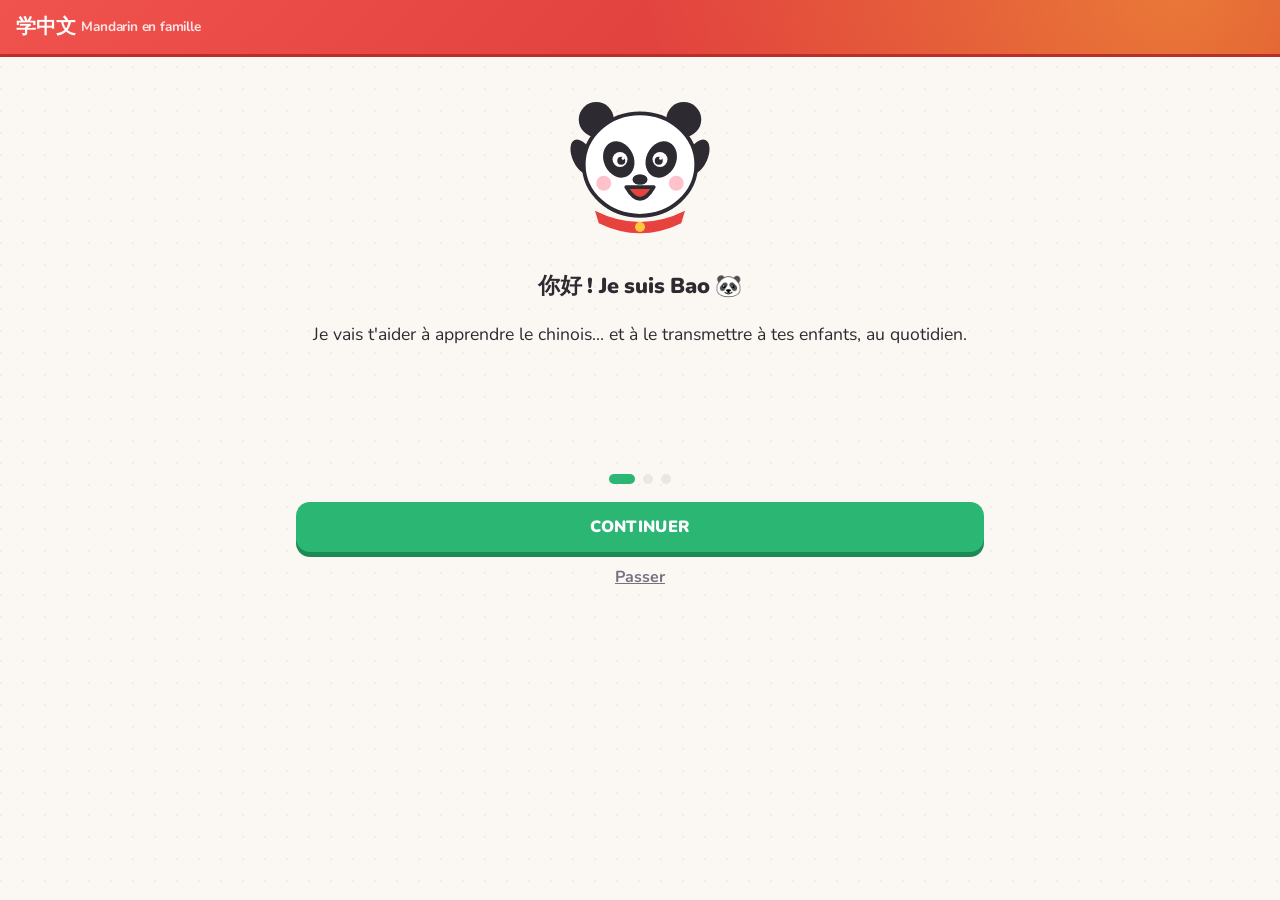
==== index.html @ 504df54c "Vocabulaire familial ×3, histoires et bonnes pratiques Contenu, ordonné d'après les études sur les p" ====
<!doctype html>
<html lang="fr">
<head>
  <meta charset="utf-8">
  <meta name="viewport" content="width=device-width, initial-scale=1, viewport-fit=cover">
  <title>Mandarin en famille</title>
  <meta name="description" content="Apprendre le chinois mandarin en famille : leçons pour les parents, phrases du quotidien, comptines et imagier pour les enfants.">
  <link rel="preconnect" href="https://fonts.googleapis.com">
  <link rel="preconnect" href="https://fonts.gstatic.com" crossorigin>
  <link rel="stylesheet" href="https://fonts.googleapis.com/css2?family=Nunito:wght@400;600;700;800;900&family=Noto+Sans+SC:wght@400;500&display=swap">
  <meta name="theme-color" content="#e8423f">
  <link rel="manifest" href="manifest.json">
  <link rel="icon" href="assets/icons/icon.svg" type="image/svg+xml">
  <link rel="stylesheet" href="css/style.css">
</head>
<body>
  <header>
    <h1>学中文 <span class="sous-titre" id="sous-titre">Mandarin en famille</span></h1>
    <div class="pastilles cache" id="pastilles">
      <span class="pastille" id="p-niveau" title="Niveau"></span>
      <span class="pastille" id="p-serie" title="Jours d'affilée"></span>
      <span class="pastille" id="p-xp" title="Points d'expérience"></span>
    </div>
  </header>

  <main>
    <!-- ============ Choix du profil ============ -->
    <section id="ecran-bienvenue" class="cache">
      <div class="bienvenue-mascotte" id="mascotte-bienvenue"></div>
      <div class="diapo" data-diapo="0">
        <h2>你好 ! Je suis Bao 🐼</h2>
        <p>Je vais t'aider à apprendre le chinois… et à le transmettre à tes enfants, au quotidien.</p>
      </div>
      <div class="diapo cache" data-diapo="1">
        <h2>Comment ça marche ?</h2>
        <ul class="liste-etapes">
          <li><span>🗺️</span>Des leçons de 5 minutes, dans l'ordre des mots que les enfants apprennent en premier</li>
          <li><span>💬</span>Des phrases à dire à tes enfants pendant le repas, le bain, le coucher…</li>
          <li><span>🧠</span>Des révisions au bon moment, pour ne rien oublier</li>
        </ul>
      </div>
      <div class="diapo cache" data-diapo="2">
        <h2>Un profil par personne</h2>
        <p>Crée un profil pour toi, puis un pour chaque enfant : <strong>enfant 3-6 ans</strong> (images et sons, sans lecture)
          ou <strong>bébé 0-2 ans</strong> (imagier et comptines à faire ensemble).</p>
      </div>
      <div class="points" id="points"><i class="actif"></i><i></i><i></i></div>
      <button class="bouton" id="bienvenue-suivant" style="width:100%">Continuer</button>
      <button class="lien" id="bienvenue-passer">Passer</button>
    </section>

    <section id="ecran-profils" class="cache">
      <div class="salut">
        <div class="avatar-mascotte" id="mascotte-profils"></div>
        <p class="bulle">你好 nǐ hǎo ! Je suis Bao 🐼. Qui apprend avec moi aujourd'hui ?</p>
      </div>
      <div id="profils" class="grille"></div>

      <form id="form-profil" class="carte formulaire">
        <h3>Nouveau profil</h3>
        <div class="ajout">
          <input id="nom" placeholder="Prénom" required maxlength="20">
          <input id="avatar" placeholder="Emoji (ex. 🐼)" maxlength="4">
        </div>
        <fieldset class="choix-mode">
          <legend>Pour qui ?</legend>
          <label><input type="radio" name="mode" value="adulte" checked><span>🧑 <strong>Adulte</strong><small>Leçons complètes et phrases à dire aux enfants</small></span></label>
          <label><input type="radio" name="mode" value="enfant"><span>🧒 <strong>Enfant 3-6 ans</strong><small>Images et sons, sans lecture, autocollants</small></span></label>
          <label><input type="radio" name="mode" value="bebe"><span>👶 <strong>Bébé 0-2 ans</strong><small>Imagier et comptines, à faire avec un parent</small></span></label>
        </fieldset>
        <button class="bouton" type="submit">C'est parti !</button>
      </form>
      <p class="petit">Appui long (ou clic droit) sur un profil pour le supprimer.</p>
      <button class="lien" id="restaurer-accueil">📥 Restaurer une sauvegarde</button>
    </section>

    <!-- ============ Tableau de bord ============ -->
    <div id="ecran-accueil" class="cache">

      <!-- ----- Onglet Apprendre ----- -->
      <section id="onglet-apprendre" class="onglet-contenu">
        <div class="salut">
          <div class="avatar-mascotte" id="mascotte-salut"></div>
          <p class="bulle" id="salut-texte"></p>
        </div>

        <div id="alerte-voix" class="carte alerte cache">
          <strong>🔇 Aucune voix chinoise sur cet appareil</strong>
          <p class="petit">Sans elle, l'appli ne peut pas prononcer les mots. Pour l'installer :
            <br>• <strong>Android</strong> : Paramètres › Système › Langues › Synthèse vocale › moteur Google › installer « Chinois (Mandarin) ».
            <br>• <strong>iPhone/iPad</strong> : Réglages › Accessibilité › Contenu énoncé › Voix › Chinois.
            <br>• <strong>Ordinateur</strong> : utiliser Chrome ou Edge, qui ont des voix chinoises intégrées.</p>
        </div>

        <div data-modes="adulte enfant" class="carte">
          <div class="objectif-jour">
            <div class="anneau" id="anneau">
              <svg viewBox="0 0 100 100"><circle class="fond-anneau" cx="50" cy="50" r="42"/><circle class="plein" id="anneau-plein" cx="50" cy="50" r="42"/></svg>
              <div class="anneau-centre"><span><span id="anneau-xp">0</span><small id="anneau-obj">/ 20 XP</small></span></div>
            </div>
            <div>
              <strong>🎯 Objectif du jour</strong>
              <p class="petit" id="objectif-texte"></p>
              <p class="petit">🌙 Un jour de repos ne casse pas ta série.</p>
            </div>
          </div>
        </div>

        <div data-modes="adulte enfant" class="carte">
          <div class="objectif-texte"><span>⚔️ Quêtes du jour</span></div>
          <div id="quetes" class="quetes"></div>
          <div id="coffre" class="coffre">
            <span class="coffre-emoji">🎁</span>
            <span id="coffre-texte">Réussis les 3 quêtes pour ouvrir le coffre !</span>
            <button class="bouton cache" id="coffre-ouvrir">Ouvrir</button>
          </div>
        </div>

        <a data-modes="adulte enfant" id="revision" class="carte revision cache" href="pages/lecon.html?revision=jour">
          <span class="revision-icone">🧠</span>
          <span><strong>Révision du jour</strong><br><small id="r-texte"></small></span>
          <span class="fleche">›</span>
        </a>

        <div data-modes="bebe">
          <div class="carte bebe-intro">
            <h2>👶 Avec les tout-petits, c'est vous qui parlez !</h2>
            <p>Avant 2 ans, les enfants apprennent une langue par l'échange avec une vraie personne, et l'OMS déconseille les écrans.
              Utilisez l'appli <strong>pour vous préparer</strong>, puis parlez, chantez et jouez avec votre enfant.
              Quelques minutes d'imagier ensemble restent un bon moment de partage.</p>
          </div>
          <div class="grille">
            <a class="tuile tuile-vedette" href="pages/imagier.html"><span class="grand">🖼️</span><strong>Imagier</strong><br><small>à regarder ensemble</small></a>
            <a class="tuile" href="pages/comptines.html"><span class="grand">🎶</span><strong>Comptines</strong><br><small>à chanter ensemble</small></a>
            <a class="tuile" href="pages/quotidien.html"><span class="grand">💬</span><strong>Au quotidien</strong><br><small>phrases pour le parent</small></a>
          </div>
        </div>

        <div data-modes="adulte enfant" id="parcours"></div>

        <div data-modes="adulte">
          <h2>🎮 Entraînement libre</h2>
          <div class="grille">
            <a class="tuile" href="pages/flashcards.html"><span class="grand">🃏</span><strong>Flashcards</strong><br><small>révise à ton rythme</small></a>
            <a class="tuile" href="pages/tons.html"><span class="grand">🎵</span><strong>Les 4 tons</strong><br><small>écoute et reconnais</small></a>
            <a class="tuile" href="pages/quiz.html"><span class="grand">❓</span><strong>Quiz</strong><br><small>sur les mots appris</small></a>
            <a class="tuile" href="pages/histoires.html"><span class="grand">📚</span><strong>Histoires</strong><br><small>lire et comprendre</small></a>
            <a class="tuile" href="pages/lexique.html"><span class="grand">📒</span><strong>Mes mots</strong><br><small>lexique et mémoire</small></a>
          </div>
        </div>
      </section>

      <!-- ----- Onglet Famille / Jeux ----- -->
      <section id="onglet-famille" class="onglet-contenu cache">
        <div data-modes="adulte bebe" id="phrase-jour" class="carte phrase-jour">
          <p class="etiquette">💬 Phrase du jour à dire à vos enfants</p>
          <div class="pj-contenu">
            <span class="pj-emoji" id="pj-emoji"></span>
            <div><div class="pj-hanzi" id="pj-hanzi"></div><div id="pj-fr"></div></div>
          </div>
          <div class="cp-actions">
            <button class="bouton-son petit" id="pj-son" aria-label="Écouter">🔊</button>
            <button class="bouton-son petit lent" id="pj-lent" aria-label="Écouter lentement">🐢</button>
            <button class="bouton-dite" id="pj-dite"></button>
          </div>
        </div>

        <div data-modes="adulte bebe">
          <h2>👨‍👩‍👧 Avec mes enfants</h2>
          <div class="grille">
            <a class="tuile tuile-vedette" href="pages/quotidien.html"><span class="grand">💬</span><strong>Au quotidien</strong><br><small>repas, bain, dodo…</small></a>
            <a class="tuile" href="pages/comptines.html"><span class="grand">🎶</span><strong>Comptines</strong><br><small>à chanter ensemble</small></a>
            <a class="tuile" href="pages/imagier.html"><span class="grand">🖼️</span><strong>Imagier</strong><br><small>à regarder ensemble</small></a>
            <a class="tuile" href="pages/histoires.html"><span class="grand">📚</span><strong>Histoires</strong><br><small>à lire aux enfants</small></a>
          </div>
        </div>

        <div data-modes="enfant">
          <h2>🎈 Mes jeux</h2>
          <div class="grille">
            <a class="tuile tuile-vedette" href="pages/imagier.html"><span class="grand">🖼️</span><strong>Imagier</strong></a>
            <a class="tuile" href="pages/comptines.html"><span class="grand">🎶</span><strong>Comptines</strong></a>
            <a class="tuile" href="pages/tons.html"><span class="grand">🎵</span><strong>Les tons</strong></a>
            <a class="tuile" href="pages/histoires.html"><span class="grand">📚</span><strong>Histoires</strong></a>
          </div>
        </div>

        <h2>🤝 L'équipe famille</h2>
        <div class="carte">
          <div class="objectif-texte"><span>Objectif commun de la semaine</span><strong id="f-texte"></strong></div>
          <div class="barre"><span id="f-barre"></span></div>
          <p class="petit">On avance ensemble : chaque XP de chacun compte pour toute la famille.</p>
        </div>
        <ul id="equipe" class="classement"></ul>
      </section>

      <!-- ----- Onglet Succès ----- -->
      <section id="onglet-succes" class="onglet-contenu cache">
        <div class="carte niveau-carte">
          <div class="niveau-medaille" id="niveau-emoji"></div>
          <div class="niveau-infos">
            <small class="petit">Niveau <span id="niveau-numero"></span></small>
            <h3 id="niveau-nom"></h3>
            <div class="barre"><span id="niveau-barre"></span></div>
            <p class="petit" id="niveau-suivant"></p>
          </div>
        </div>
        <div class="carte">
          <strong>🏮 Les 12 animaux du zodiaque</strong>
          <p class="petit">Chaque niveau te fait découvrir un animal du calendrier chinois.</p>
          <div class="zodiaque" id="zodiaque"></div>
        </div>

        <div data-modes="enfant">
          <h2>🌟 Mon album d'autocollants</h2>
          <div id="album" class="album"></div>
        </div>

        <h2>🏆 Mes badges</h2>
        <div id="badges" class="badges"></div>
      </section>

      <!-- ----- Onglet Profil ----- -->
      <section id="onglet-profil" class="onglet-contenu cache">
        <div class="carte salut">
          <span class="niveau-medaille" id="profil-avatar"></span>
          <div>
            <h3 id="profil-nom" style="margin:0"></h3>
            <p class="petit" id="profil-resume"></p>
          </div>
        </div>
        <button class="bouton secondaire" id="b-changer" style="width:100%;margin-bottom:14px">👥 Changer de profil</button>

        <div class="carte" id="bilan-semaine">
          <h3 style="margin-top:0">📅 Cette semaine</h3>
          <p class="petit" id="bilan-texte"></p>
          <div class="mots-fin bilan-mots" id="bilan-mots"></div>
        </div>

        <div class="carte reglages">
          <h3>⚙️ Réglages</h3>
          <label>Type de profil
            <select id="r-mode">
              <option value="adulte">🧑 Adulte</option>
              <option value="enfant">🧒 Enfant 3-6 ans</option>
              <option value="bebe">👶 Bébé 0-2 ans</option>
            </select>
          </label>
          <label data-modes="adulte enfant">Objectif du jour
            <select id="r-objectif">
              <option value="10">🐢 Tranquille : 10 XP (≈ 1 leçon)</option>
              <option value="20">🙂 Normal : 20 XP (≈ 2 leçons)</option>
              <option value="30">💪 Motivé : 30 XP</option>
              <option value="50">🔥 Intense : 50 XP</option>
            </select>
          </label>
          <label data-modes="adulte">Apparence
            <select id="r-sombre">
              <option value="auto">🌓 Comme le téléphone</option>
              <option value="non">☀️ Clair</option>
              <option value="oui">🌙 Sombre</option>
            </select>
          </label>
        </div>

        <div class="carte reglages">
          <h3>💾 Sauvegarde</h3>
          <p class="petit">La progression est gardée sur cet appareil. Sauvegarde-la régulièrement pour ne rien perdre,
            ou pour la transférer sur un autre téléphone ou une tablette.</p>
          <button class="bouton secondaire" id="exporter">📤 Sauvegarder toute la famille</button>
          <button class="bouton secondaire" id="importer">📥 Restaurer une sauvegarde</button>
          <input type="file" id="fichier-import" accept="application/json,.json" class="cache">
          <p class="petit" id="sauvegarde-info"></p>
        </div>
        <p class="petit">Gratuit, sans publicité, sans abonnement. Ta progression reste sur cet appareil.</p>
      </section>
    </div>
  </main>

  <nav class="onglets cache" id="onglets" aria-label="Navigation">
    <button class="onglet actif" data-cible="apprendre"><span>🏠</span>Apprendre</button>
    <button class="onglet" data-cible="famille"><span>👨‍👩‍👧</span><b id="nom-onglet-famille">Famille</b></button>
    <button class="onglet" data-cible="succes" data-modes="adulte enfant"><span>🏆</span>Succès</button>
    <button class="onglet" data-cible="profil"><span>👤</span>Profil</button>
  </nav>

  <script type="module" src="js/accueil.js"></script>
</body>
</html>
---- css/style.css ----
/* =========================================================
   Mandarin en famille : système de design
   Inspirations : Duolingo (boutons en relief, mascotte, chemin),
   Khan Academy Kids / Lingokids (douceur, grandes zones tactiles),
   Headspace / Drops (sobriété pour les adultes).
   ========================================================= */

:root {
  --rouge: #e8423f;
  --rouge-fonce: #b92e2b;
  --rouge-clair: #fdecea;
  --or: #ffc83d;
  --or-fonce: #d9a21a;
  --or-clair: #fff6dc;
  --jade: #2bb673;
  --jade-fonce: #1d8a55;
  --jade-clair: #e3f7ec;
  --ciel: #33b5f0;
  --ciel-fonce: #1a8fc4;
  --ciel-clair: #e2f4fd;
  --violet: #8e6cef;
  --violet-fonce: #6a4bc9;
  --violet-clair: #f0ebfd;
  --orange: #ff9a3c;
  --orange-fonce: #d97a1f;

  --fond: #fbf7f2;
  --carte: #ffffff;
  --texte: #2d2a32;
  --doux: #77707f;
  --bord: #ece4da;
  --bord-fonce: #d8cdbf;

  --piste: #ece6df;          /* fond des barres de progression */
  --champ: #faf8f5;          /* fond des champs de saisie */
  --verrou: #e3ded7;
  --verrou-fonce: #c9c2b8;
  --bandeau-ok: #d7ffb8;
  --bandeau-ok-bord: #b8f28b;
  --bandeau-ok-texte: #3a7d0a;
  --bandeau-ko: #ffdfe0;
  --bandeau-ko-bord: #ffc1c1;
  --bandeau-ko-texte: #c62828;

  /* anciens noms gardés pour compatibilité */
  --ok: var(--jade);

  --rayon: 20px;
  --rayon-petit: 14px;
  --police: "Nunito", system-ui, -apple-system, "Segoe UI", Roboto, sans-serif;
  --police-hanzi: "Noto Sans SC", "PingFang SC", "Hiragino Sans GB", "Microsoft YaHei", sans-serif;
  --taille: 16px;
}

/* Thème enfant et bébé : ciel pastel, formes plus rondes, tout est plus grand. */
:root[data-theme="enfant"], :root[data-theme="bebe"] {
  --fond: #eaf6ff;
  --bord: #d6e9f8;
  --bord-fonce: #b9d6ee;
  --rayon: 28px;
  --rayon-petit: 20px;
  --taille: 18px;
}

* { box-sizing: border-box; }
html { font-size: var(--taille); }

body {
  margin: 0;
  font-family: var(--police);
  background-color: var(--fond);
  background-image: radial-gradient(circle at 1px 1px, rgba(45, 42, 50, 0.05) 1px, transparent 0);
  background-size: 22px 22px;
  color: var(--texte);
  line-height: 1.5;
  -webkit-tap-highlight-color: transparent;
}
:root[data-theme="enfant"] body, :root[data-theme="bebe"] body {
  background-image:
    radial-gradient(ellipse 120px 40px at 15% 12%, #fff 60%, transparent 61%),
    radial-gradient(ellipse 90px 30px at 85% 30%, #fff 60%, transparent 61%),
    radial-gradient(ellipse 140px 45px at 70% 75%, rgba(255, 255, 255, 0.8) 60%, transparent 61%),
    linear-gradient(180deg, #d9efff 0%, #eef8ff 45%, #fff7ec 100%);
  background-size: auto;
  background-attachment: fixed;
}

h1, h2, h3 { font-weight: 900; letter-spacing: -0.01em; }
h2 { font-size: 1.35rem; margin: 30px 0 12px; }
section > h2:first-child { margin-top: 0; }
a { color: var(--ciel-fonce); }
ruby, .hanzi, .q-hanzi, .d-hanzi, .choix-hanzi, .cp-hanzi, .pj-hanzi, .lc-hanzi, .ii-hanzi, .morceau { font-family: var(--police-hanzi); }

/* ---------- En-tête ---------- */
header {
  position: sticky;
  top: 0;
  z-index: 5;
  background: var(--rouge);
  background-image:
    radial-gradient(circle at 92% -20%, rgba(255, 200, 61, 0.45), transparent 45%),
    linear-gradient(135deg, #f0524e, #d63431);
  color: #fff;
  padding: 12px 16px;
  display: flex;
  align-items: center;
  justify-content: space-between;
  gap: 12px;
  box-shadow: 0 3px 0 var(--rouge-fonce);
}
header h1 { margin: 0; font-size: 1.25rem; display: flex; align-items: center; gap: 6px; }
header a { color: #fff; text-decoration: none; }
.sous-titre { font-weight: 700; font-size: 0.85rem; opacity: 0.85; }
.profil-actif { font-weight: 800; font-size: 0.95rem; }
.bouton-entete {
  background: rgba(255, 255, 255, 0.2);
  color: #fff;
  border: 2px solid rgba(255, 255, 255, 0.35);
  border-radius: 999px;
  padding: 6px 12px;
  font: inherit;
  font-weight: 800;
  cursor: pointer;
  white-space: nowrap;
}

main { max-width: 720px; margin: 0 auto; padding: 20px 16px 40px; }

/* Barre de stats en haut de l'accueil (série, XP, niveau) */
.pastilles { display: flex; gap: 6px; align-items: center; }
.pastille {
  display: inline-flex;
  align-items: center;
  gap: 4px;
  background: rgba(255, 255, 255, 0.18);
  border-radius: 999px;
  padding: 4px 10px;
  font-weight: 900;
  font-size: 0.95rem;
}
.pastille.eteinte { opacity: 0.6; filter: grayscale(0.6); }

/* ---------- Boutons en relief ---------- */
.bouton {
  display: inline-flex;
  align-items: center;
  justify-content: center;
  gap: 8px;
  background: var(--jade);
  color: #fff;
  border: none;
  border-radius: var(--rayon-petit);
  padding: 13px 24px;
  font: inherit;
  font-weight: 900;
  font-size: 1.02rem;
  letter-spacing: 0.02em;
  text-transform: uppercase;
  cursor: pointer;
  text-decoration: none;
  box-shadow: 0 5px 0 var(--jade-fonce);
  transition: transform 0.06s, box-shadow 0.06s, filter 0.15s;
}
.bouton:hover { filter: brightness(1.05); }
.bouton:active:not(:disabled) { transform: translateY(4px); box-shadow: 0 1px 0 var(--jade-fonce); }
.bouton:disabled { background: var(--verrou); color: #a59d94; box-shadow: 0 5px 0 var(--verrou-fonce); cursor: default; }
.bouton.secondaire {
  background: var(--carte);
  color: var(--ciel-fonce);
  border: 2px solid var(--bord);
  box-shadow: 0 4px 0 var(--bord-fonce);
  text-transform: none;
  letter-spacing: 0;
}
.bouton.secondaire:active { box-shadow: 0 1px 0 var(--bord-fonce); }
.bouton.vert { background: var(--jade); }
.lien { display: block; margin: 12px auto 0; background: none; border: none; color: var(--doux); text-decoration: underline; font: inherit; font-weight: 700; cursor: pointer; }

/* ---------- Cartes et tuiles ---------- */
.carte {
  background: var(--carte);
  border: 2px solid var(--bord);
  border-radius: var(--rayon);
  padding: 16px;
  margin-bottom: 14px;
}
.grille { display: grid; grid-template-columns: repeat(auto-fill, minmax(140px, 1fr)); gap: 14px; }
.tuile {
  background: var(--carte);
  border: 2px solid var(--bord);
  border-radius: var(--rayon);
  padding: 18px 12px 14px;
  text-align: center;
  cursor: pointer;
  font: inherit;
  color: inherit;
  text-decoration: none;
  box-shadow: 0 5px 0 var(--bord-fonce);
  transition: transform 0.08s, box-shadow 0.08s;
}
.tuile:hover { border-color: var(--ciel); }
.tuile:active { transform: translateY(4px); box-shadow: 0 1px 0 var(--bord-fonce); }
.tuile.active { border-color: var(--ciel); box-shadow: 0 5px 0 var(--ciel-fonce); background: var(--ciel-clair); }
.tuile .grand { font-size: 2.6rem; display: block; line-height: 1.3; }
.tuile strong { font-weight: 900; }
.tuile small { color: var(--doux); font-weight: 600; }
.tuile-vedette { border-color: #ffd28a; background: linear-gradient(160deg, #fff4e0, #fff); box-shadow: 0 5px 0 #f3c27a; }
.verrouille { opacity: 0.5; cursor: not-allowed; filter: grayscale(0.7); }

.petit { color: var(--doux); font-size: 0.85rem; margin: 4px 0 0; }
.intro { line-height: 1.6; }
.conseil { background: var(--or-clair); border-color: #ffe39a; }
.defi { background: var(--jade-clair); border-color: #a9e5c6; text-align: left; }

/* ---------- Formulaires ---------- */
form.ajout, .ajout { display: flex; gap: 8px; flex-wrap: wrap; }
.ajout input {
  flex: 1 1 150px;
  padding: 12px 16px;
  border: 2px solid var(--bord);
  border-radius: var(--rayon-petit);
  font: inherit;
  font-weight: 700;
  background: var(--champ);
  color: var(--texte);
}
.ajout input:focus { outline: none; border-color: var(--ciel); background: #fff; }
.formulaire { margin-top: 18px; display: grid; gap: 14px; }
.formulaire h3 { margin: 0; }
.case { display: flex; gap: 10px; align-items: center; cursor: pointer; font-weight: 700; }
.case input { width: 20px; height: 20px; accent-color: var(--jade); }
.choix-mode { border: none; padding: 0; margin: 0; display: grid; gap: 8px; }
.choix-mode legend { font-weight: 900; margin-bottom: 6px; }
.choix-mode label {
  display: flex;
  gap: 10px;
  align-items: flex-start;
  border: 2px solid var(--bord);
  border-radius: var(--rayon-petit);
  padding: 10px 12px;
  cursor: pointer;
  box-shadow: 0 3px 0 var(--bord);
}
.choix-mode label:has(input:checked) { border-color: var(--ciel); background: var(--ciel-clair); box-shadow: 0 3px 0 var(--ciel); }
.choix-mode input { accent-color: var(--ciel-fonce); margin-top: 5px; }
.choix-mode small { display: block; color: var(--doux); font-weight: 600; }

.reglages { display: grid; gap: 14px; }
.reglages h3 { margin: 0; }
.reglages label { display: grid; gap: 6px; font-weight: 800; }
.reglages select {
  font: inherit;
  font-weight: 700;
  color: var(--texte);
  padding: 11px 12px;
  border: 2px solid var(--bord);
  border-radius: var(--rayon-petit);
  background: var(--carte);
}

/* ---------- Barres de progression ---------- */
.barre { height: 14px; background: var(--piste); border-radius: 999px; overflow: hidden; }
.barre > span {
  position: relative;
  display: block;
  height: 100%;
  width: 0;
  border-radius: 999px;
  background: linear-gradient(90deg, var(--or), var(--orange));
  transition: width 0.5s cubic-bezier(.2, .8, .3, 1.2);
}
.barre > span::after {
  content: "";
  position: absolute;
  left: 8px;
  right: 8px;
  top: 3px;
  height: 3px;
  border-radius: 99px;
  background: rgba(255, 255, 255, 0.45);
}

/* ---------- Mascotte ---------- */
.mascotte-svg { width: 100%; height: 100%; overflow: visible; }
.mascotte-svg .oeil { transform-box: fill-box; transform-origin: center; animation: cligne 4.5s infinite; }
.mascotte-svg.respire { animation: respire 3s ease-in-out infinite; }
.mascotte-svg.saute { animation: saute 0.55s ease-out 3; }
.mascotte-svg.penche { animation: penche 0.6s ease-in-out 2; }
@keyframes cligne { 0%, 92%, 100% { transform: scaleY(1); } 95% { transform: scaleY(0.1); } }
@keyframes respire { 50% { transform: translateY(-3px) scale(1.01); } }
@keyframes saute { 40% { transform: translateY(-14px) rotate(-4deg); } 70% { transform: translateY(0) scale(1.04, 0.96); } }
@keyframes penche { 50% { transform: rotate(-8deg); } }

.salut { display: flex; align-items: center; gap: 12px; margin-bottom: 14px; }
.salut .avatar-mascotte { width: 84px; height: 88px; flex: 0 0 auto; }
.bulle {
  position: relative;
  margin: 0;
  background: var(--carte);
  border: 2px solid var(--bord);
  border-radius: 18px;
  padding: 10px 14px;
  font-weight: 700;
  flex: 1;
}
.bulle::before {
  content: "";
  position: absolute;
  left: -9px;
  top: 22px;
  width: 14px;
  height: 14px;
  background: var(--carte);
  border-left: 2px solid var(--bord);
  border-bottom: 2px solid var(--bord);
  transform: rotate(45deg);
}
.mascotte { display: flex; align-items: flex-start; gap: 10px; margin-top: 16px; }
.mascotte .avatar-mascotte { width: 64px; height: 66px; flex: 0 0 auto; }

/* ---------- Accueil : objectif, quêtes, révision ---------- */
.objectif-jour { display: flex; gap: 16px; align-items: center; }
.anneau { position: relative; width: 92px; height: 92px; flex: 0 0 auto; }
.anneau svg { width: 100%; height: 100%; transform: rotate(-90deg); }
.anneau circle { fill: none; stroke-width: 10; stroke-linecap: round; }
.anneau .fond-anneau { stroke: var(--piste); }
.anneau .plein { stroke: var(--orange); transition: stroke-dashoffset 0.8s cubic-bezier(.2, .8, .3, 1); }
.anneau.complet .plein { stroke: var(--jade); }
.anneau-centre { position: absolute; inset: 0; display: grid; place-items: center; text-align: center; font-weight: 900; line-height: 1.1; }
.anneau-centre small { display: block; font-size: 0.7rem; color: var(--doux); font-weight: 700; }
.objectif-texte { display: flex; justify-content: space-between; gap: 8px; margin-bottom: 8px; font-weight: 800; }

.quetes { display: grid; gap: 10px; }
.quete { display: grid; grid-template-columns: 40px 1fr auto; gap: 10px; align-items: center; }
.quete-emoji { font-size: 1.6rem; text-align: center; }
.quete-texte { font-weight: 800; font-size: 0.95rem; }
.quete .barre { height: 10px; margin-top: 4px; }
.quete.faite .barre > span { background: linear-gradient(90deg, var(--jade), #5fd69b); }
.quete-compte { font-weight: 900; color: var(--doux); font-size: 0.85rem; }
.quete.faite .quete-compte { color: var(--jade); }
.coffre {
  margin-top: 6px;
  display: flex;
  align-items: center;
  gap: 12px;
  border: 2px dashed var(--or);
  border-radius: var(--rayon-petit);
  padding: 10px 14px;
  background: var(--or-clair);
  font-weight: 800;
}
.coffre .coffre-emoji { font-size: 2.2rem; }
.coffre.pret .coffre-emoji { animation: secoue-coffre 1.2s infinite; }
.coffre .bouton { margin-left: auto; padding: 10px 16px; background: var(--or); box-shadow: 0 5px 0 var(--or-fonce); color: #5b4300; }
@keyframes secoue-coffre { 0%, 70%, 100% { transform: rotate(0); } 75% { transform: rotate(-12deg); } 85% { transform: rotate(12deg); } 95% { transform: rotate(-6deg); } }

.revision {
  display: flex;
  align-items: center;
  gap: 14px;
  text-decoration: none;
  color: inherit;
  border-color: #cdbdf7;
  background: linear-gradient(135deg, var(--violet-clair), #fff);
  box-shadow: 0 5px 0 #cdbdf7;
}
.revision-icone { font-size: 2.2rem; }
.revision .fleche { margin-left: auto; font-size: 2rem; font-weight: 900; color: var(--violet); }

.bebe-intro { background: linear-gradient(160deg, var(--or-clair), #fff); border-color: #ffe39a; }
.bebe-intro h2 { margin: 0 0 6px; font-size: 1.15rem; }
.bebe-intro p { margin: 0; }

/* ---------- Phrase du jour et phrases du quotidien ---------- */
.phrase-jour { border-color: #ffd28a; background: linear-gradient(135deg, #fff1db, #fff 70%); box-shadow: 0 5px 0 #f3c27a; }
.phrase-jour .etiquette { color: var(--orange-fonce); margin: 0 0 6px; }
.pj-contenu { display: flex; align-items: center; gap: 12px; }
.pj-emoji { font-size: 2.8rem; }
.pj-hanzi { font-size: 1.9rem; line-height: 1.7; }

.carte-phrase { box-shadow: 0 4px 0 var(--bord); }
.carte-phrase .cp-haut { display: flex; gap: 12px; align-items: center; }
.cp-emoji { font-size: 2.3rem; }
.cp-hanzi { font-size: 1.7rem; line-height: 1.7; }
.cp-fr { color: var(--doux); font-weight: 700; }
.cp-actions { display: flex; flex-wrap: wrap; align-items: center; gap: 8px; margin-top: 10px; }
.bouton-dite, .bouton-micro, .bouton-comparer {
  font: inherit;
  font-weight: 800;
  border-radius: 999px;
  padding: 9px 14px;
  cursor: pointer;
  border: 2px solid var(--bord);
  background: var(--carte);
  color: inherit;
  box-shadow: 0 3px 0 var(--bord);
}
.bouton-dite { border-color: #ffc48a; color: var(--orange-fonce); box-shadow: 0 3px 0 #ffc48a; }
.bouton-dite.fait { border-color: var(--jade); color: var(--jade-fonce); background: var(--jade-clair); box-shadow: none; cursor: default; }
.micro { display: flex; flex-wrap: wrap; align-items: center; justify-content: center; gap: 8px; }
.decouverte .micro { margin-top: 6px; }
.bouton-micro.enregistre { border-color: var(--rouge); color: var(--rouge); animation: pulse 1s infinite; }
.micro-aide { color: var(--doux); font-size: 0.85rem; width: 100%; text-align: center; font-weight: 700; }
.micro-aide:empty { display: none; }
#d-entrainer { margin-bottom: 14px; }

/* ---------- Parcours ---------- */
.unite { margin-top: 26px; }
.unite-entete {
  position: relative;
  overflow: hidden;
  background: var(--couleur);
  color: #fff;
  border-radius: var(--rayon);
  padding: 16px 18px;
  box-shadow: 0 5px 0 rgba(0, 0, 0, 0.18);
}
.unite-entete::after {
  /* motif de nuages porte-bonheur, en filigrane */
  content: "";
  position: absolute;
  right: -20px;
  top: -10px;
  width: 140px;
  height: 140px;
  background:
    radial-gradient(circle at 30% 50%, rgba(255, 255, 255, 0.16) 22px, transparent 23px),
    radial-gradient(circle at 55% 35%, rgba(255, 255, 255, 0.16) 28px, transparent 29px),
    radial-gradient(circle at 75% 55%, rgba(255, 255, 255, 0.16) 20px, transparent 21px);
}
.unite-entete h3 { margin: 2px 0; font-size: 1.35rem; }
.unite-entete small { opacity: 0.92; font-weight: 700; }
.note-unite {
  margin-top: 10px;
  background: var(--carte);
  border: 2px solid var(--bord);
  border-radius: var(--rayon-petit);
  padding: 10px 14px;
}
.note-unite summary { cursor: pointer; font-weight: 900; color: var(--couleur); }
.note-unite p { margin: 8px 0 0; }

.chemin { position: relative; display: flex; flex-direction: column; align-items: center; gap: 16px; padding: 30px 0 10px; }
.noeud {
  position: relative;
  display: flex;
  flex-direction: column;
  align-items: center;
  transform: translateX(var(--decalage));
  text-decoration: none;
  color: inherit;
}
.noeud .rond {
  position: relative;
  width: 76px;
  height: 70px;
  border-radius: 50%;
  display: grid;
  place-items: center;
  font-size: 1.9rem;
  font-weight: 900;
  color: #fff;
  background: var(--couleur);
  box-shadow: 0 8px 0 color-mix(in srgb, var(--couleur) 70%, #000);
  transition: transform 0.08s, box-shadow 0.08s;
}
.noeud .rond::after {
  content: "";
  position: absolute;
  top: 9px;
  left: 18px;
  width: 22px;
  height: 9px;
  border-radius: 50%;
  background: rgba(255, 255, 255, 0.35);
  transform: rotate(-20deg);
}
.noeud:active .rond { transform: translateY(6px); box-shadow: 0 2px 0 color-mix(in srgb, var(--couleur) 70%, #000); }
.noeud.fait .rond { background: var(--or); color: #8a5a00; box-shadow: 0 8px 0 var(--or-fonce); }
.noeud.verrou .rond { background: var(--verrou); color: #a39b91; font-size: 1.5rem; box-shadow: 0 8px 0 var(--verrou-fonce); }
.noeud.verrou .rond::after { display: none; }
.noeud.actuel .rond { outline: 7px solid color-mix(in srgb, var(--couleur) 25%, transparent); outline-offset: 3px; animation: pulse 1.6s infinite; }
.noeud.revision-unite .rond { border-radius: 24px; width: 82px; }
.noeud-titre { font-size: 0.8rem; color: var(--doux); margin-top: 12px; font-weight: 800; }
.infobulle {
  position: absolute;
  top: -40px;
  background: var(--carte);
  border: 2px solid var(--bord);
  color: var(--couleur);
  font-weight: 900;
  text-transform: uppercase;
  font-size: 0.85rem;
  letter-spacing: 0.04em;
  padding: 5px 14px;
  border-radius: 12px;
  white-space: nowrap;
  box-shadow: 0 3px 0 var(--bord);
  animation: flotte 1.6s ease-in-out infinite;
}
.mascotte-chemin { position: absolute; width: 62px; height: 64px; top: 4px; pointer-events: none; }
.deco { position: absolute; font-size: 2.6rem; opacity: 0.85; pointer-events: none; filter: drop-shadow(0 4px 0 rgba(0, 0, 0, 0.08)); }
@keyframes pulse { 50% { transform: scale(1.06); } }
@keyframes flotte { 50% { transform: translateY(-5px); } }

/* ---------- Succès : niveau, badges, album ---------- */
.niveau-carte { display: flex; gap: 14px; align-items: center; background: linear-gradient(135deg, #fff1db, #fff 60%); border-color: #ffd28a; }
.niveau-medaille {
  width: 84px;
  height: 84px;
  flex: 0 0 auto;
  border-radius: 50%;
  display: grid;
  place-items: center;
  font-size: 2.8rem;
  background: radial-gradient(circle at 35% 30%, #fff3c4, var(--or));
  box-shadow: 0 5px 0 var(--or-fonce), inset 0 -4px 0 rgba(0, 0, 0, 0.08);
}
.niveau-infos { flex: 1; }
.niveau-infos h3 { margin: 0; }
.niveau-infos .hanzi-niveau { font-family: var(--police-hanzi); color: var(--rouge); font-weight: 900; }
.zodiaque { display: flex; flex-wrap: wrap; gap: 6px; margin-top: 10px; }
.zodiaque span { font-size: 1.4rem; filter: grayscale(1); opacity: 0.35; }
.zodiaque span.atteint { filter: none; opacity: 1; }

.badges { display: grid; grid-template-columns: repeat(auto-fill, minmax(96px, 1fr)); gap: 12px; }
.badge { text-align: center; }
.badge-medaille {
  width: 70px;
  height: 70px;
  margin: 0 auto 6px;
  border-radius: 22px;
  display: grid;
  place-items: center;
  font-size: 2.1rem;
  background: var(--verrou);
  box-shadow: 0 5px 0 var(--verrou-fonce);
  filter: grayscale(1);
  opacity: 0.55;
  transform: rotate(-4deg);
}
.badge.obtenu .badge-medaille { background: linear-gradient(160deg, #fff5d1, var(--or)); box-shadow: 0 5px 0 var(--or-fonce); filter: none; opacity: 1; }
.badge strong { display: block; font-size: 0.85rem; line-height: 1.2; }
.badge small { display: block; font-size: 0.72rem; color: var(--doux); line-height: 1.25; margin-top: 2px; }

.album { display: flex; flex-wrap: wrap; gap: 10px; padding: 14px; background: var(--carte); border-radius: var(--rayon); border: 2px solid var(--bord); }
.autocollant {
  font-size: 2.4rem;
  width: 66px;
  height: 66px;
  display: grid;
  place-items: center;
  background: #fff;
  border: 3px solid #fff;
  border-radius: 50%;
  box-shadow: 0 3px 8px rgba(0, 0, 0, 0.15);
}
.autocollant:nth-child(odd) { transform: rotate(-8deg); }
.autocollant:nth-child(even) { transform: rotate(6deg); }
.autocollant.vide { background: transparent; border: 3px dashed var(--bord-fonce); box-shadow: none; font-size: 1.4rem; opacity: 0.5; }

.classement { list-style: none; padding: 0; margin: 0; }
.classement li {
  display: flex;
  align-items: center;
  gap: 12px;
  background: var(--carte);
  border: 2px solid var(--bord);
  border-radius: var(--rayon-petit);
  padding: 10px 14px;
  margin-bottom: 8px;
  font-weight: 800;
}
.classement li.moi { border-color: var(--ciel); background: var(--ciel-clair); }
.classement .rang { width: 30px; text-align: center; font-size: 1.4rem; }
.classement .pts { margin-left: auto; font-weight: 900; color: var(--jade-fonce); }

/* ---------- Onglets du bas (accueil) ---------- */
.avec-onglets main { padding-bottom: 110px; }
.onglets {
  position: fixed;
  left: 0;
  right: 0;
  bottom: 0;
  z-index: 6;
  display: flex;
  justify-content: space-around;
  background: var(--carte);
  border-top: 2px solid var(--bord);
  padding: 6px 4px calc(6px + env(safe-area-inset-bottom));
}
.onglet {
  flex: 1;
  max-width: 120px;
  background: none;
  border: 2px solid transparent;
  border-radius: var(--rayon-petit);
  padding: 4px 2px;
  font: inherit;
  font-weight: 800;
  font-size: 0.75rem;
  color: var(--doux);
  cursor: pointer;
  display: flex;
  flex-direction: column;
  align-items: center;
}
.onglet span { font-size: 1.6rem; line-height: 1.2; filter: grayscale(0.7); opacity: 0.75; }
.onglet.actif { color: var(--ciel-fonce); border-color: #bfe6fa; background: var(--ciel-clair); }
.onglet.actif span { filter: none; opacity: 1; }

/* ---------- Notifications ---------- */
#toasts { position: fixed; top: 12px; left: 0; right: 0; z-index: 30; display: grid; justify-items: center; gap: 8px; pointer-events: none; padding: 0 16px; }
.toast {
  display: flex;
  align-items: center;
  gap: 12px;
  background: var(--carte);
  border: 2px solid var(--or);
  border-radius: 18px;
  padding: 10px 18px 10px 12px;
  box-shadow: 0 6px 0 var(--or-fonce), 0 10px 30px rgba(0, 0, 0, 0.15);
  animation: toast-entre 0.45s cubic-bezier(.2, 1.4, .4, 1);
  max-width: 420px;
}
.toast.sortie { animation: toast-sort 0.4s forwards; }
.toast-emoji { font-size: 2rem; }
.toast strong { display: block; font-weight: 900; }
.toast small { color: var(--doux); font-weight: 700; }
@keyframes toast-entre { from { transform: translateY(-120%) scale(0.8); opacity: 0; } }
@keyframes toast-sort { to { transform: translateY(-120%); opacity: 0; } }

/* ---------- Couleurs des tons (comme Pleco) ---------- */
.ton1 { color: #e53935; }
.ton2 { color: #2e9e5b; }
.ton3 { color: #1e88e5; }
.ton4 { color: #8e24aa; }
.ton5 { color: #9e9e9e; }
ruby { ruby-position: over; }
rt { font-family: var(--police); font-size: 0.32em; font-weight: 800; letter-spacing: 0.02em; }

/* ---------- Leçon ---------- */
.page-lecon { min-height: 100vh; }
.lecon-haut { display: flex; align-items: center; gap: 14px; max-width: 720px; margin: 0 auto; padding: 18px 16px 0; }
.lecon-haut .barre { flex: 1; height: 18px; }
.lecon-haut .barre > span { background: linear-gradient(90deg, #58cc02, var(--jade)); }
.fermer { font-size: 1.7rem; font-weight: 900; color: #b5ada4; text-decoration: none; line-height: 1; }
.combo { min-width: 48px; font-weight: 900; color: var(--orange); font-size: 1.1rem; }
.combo:not(:empty) { animation: pulse 0.6s; }

.lecon-zone { padding-bottom: 180px; }
.apparition { animation: apparait 0.3s ease-out; }
@keyframes apparait { from { opacity: 0; transform: translateX(24px); } }

.consigne { font-size: 1.4rem; font-weight: 900; margin: 10px 0 16px; }
.etiquette { color: var(--violet); font-weight: 900; text-transform: uppercase; letter-spacing: 0.06em; font-size: 0.82rem; }

.question { text-align: center; margin-bottom: 10px; }
.q-hanzi { font-size: 4.2rem; line-height: 1.5; }
.q-emoji { font-size: 4rem; line-height: 1.2; }
.q-emoji.petit { font-size: 2.4rem; }
.q-fr { font-size: 1.4rem; font-weight: 800; }
.grand-hanzi { font-size: 4.5rem; line-height: 1.1; font-family: var(--police-hanzi); }
.grand-emoji { font-size: 3.5rem; }

/* Bao « parle » pendant les exercices d'écoute */
.q-parle { display: flex; align-items: center; justify-content: center; gap: 10px; }
.q-parle .avatar-mascotte { width: 92px; height: 96px; flex: 0 0 auto; }
.q-parle .bulle { flex: 0 1 auto; padding: 12px; }

.sons { display: flex; justify-content: center; align-items: center; gap: 12px; margin: 10px 0; }
.q-parle .sons { margin: 0; }
.bouton-son {
  width: 66px;
  height: 66px;
  border-radius: 20px;
  border: none;
  background: var(--ciel);
  color: #fff;
  font-size: 1.9rem;
  cursor: pointer;
  box-shadow: 0 5px 0 var(--ciel-fonce);
  transition: transform 0.06s, box-shadow 0.06s;
}
.bouton-son.lent { width: 52px; height: 52px; font-size: 1.4rem; background: #8fd6f7; box-shadow: 0 5px 0 #5bbbe8; }
.bouton-son.petit { width: 46px; height: 46px; font-size: 1.3rem; border-radius: 14px; margin: 0; }
.bouton-son:active { transform: translateY(4px); box-shadow: 0 1px 0 var(--ciel-fonce); }

.choix { display: grid; grid-template-columns: repeat(2, 1fr); gap: 12px; margin-top: 18px; }
.choix button {
  background: var(--carte);
  border: 2px solid var(--bord);
  border-radius: var(--rayon-petit);
  padding: 16px 10px;
  font: inherit;
  font-weight: 800;
  font-size: 1.15rem;
  color: inherit;
  cursor: pointer;
  min-height: 74px;
  box-shadow: 0 5px 0 var(--bord-fonce);
  transition: transform 0.06s, box-shadow 0.06s, background 0.15s;
}
.choix button:hover:not(:disabled) { border-color: var(--ciel); }
.choix button:active:not(:disabled) { transform: translateY(4px); box-shadow: 0 1px 0 var(--bord-fonce); }
.choix button.hanzi-choix, .choix button.choix-hanzi { font-size: 2.3rem; font-weight: 400; }
.choix button.choix-emoji { font-size: 3.2rem; min-height: 108px; }
.choix button.choix-pinyin { font-size: 1.55rem; }
.choix button.choix-phrase { font-size: 1.5rem; line-height: 1.8; font-weight: 400; }
.choix button.choisi { border-color: var(--ciel); background: var(--ciel-clair); box-shadow: 0 5px 0 var(--ciel); }
.choix button.bon { border-color: var(--jade); background: var(--jade-clair); box-shadow: 0 5px 0 var(--jade); animation: pop 0.35s; }
.choix button.faux { border-color: var(--rouge); background: var(--rouge-clair); box-shadow: 0 5px 0 var(--rouge); animation: secoue 0.4s; }
.choix button:disabled { cursor: default; }
.choix .ton-signe { display: block; font-size: 2rem; line-height: 1; color: var(--rouge); }
.choix small { color: var(--doux); font-size: 0.85rem; }
@keyframes secoue { 20%, 60% { transform: translateX(-7px); } 40%, 80% { transform: translateX(7px); } }
@keyframes pop { 50% { transform: scale(1.06); } }

.decouverte {
  background: var(--carte);
  border: 2px solid var(--bord);
  border-radius: 28px;
  padding: 18px;
  text-align: center;
  box-shadow: 0 6px 0 var(--bord);
}
.d-emoji { font-size: 4.2rem; line-height: 1.2; animation: pop 0.5s; }
.d-hanzi { font-size: 5rem; line-height: 1.6; font-family: var(--police-hanzi); }
.d-hanzi.phrase { font-size: 2.6rem; }
.d-fr { font-size: 1.5rem; font-weight: 900; }
.note-lecon { font-size: 1.1rem; line-height: 1.65; font-weight: 600; }

.paires { display: grid; grid-template-columns: 1fr 1fr; gap: 12px; }
.paires .colonne { display: grid; gap: 10px; }
.paires button {
  background: var(--carte);
  border: 2px solid var(--bord);
  border-radius: var(--rayon-petit);
  min-height: 66px;
  font: inherit;
  font-weight: 800;
  font-size: 1.05rem;
  color: inherit;
  cursor: pointer;
  box-shadow: 0 5px 0 var(--bord-fonce);
}
.paires button.choix-hanzi { font-size: 1.9rem; font-weight: 400; }
.paires button.choix-emoji { font-size: 2.3rem; }
.paires button.choisi { border-color: var(--ciel); background: var(--ciel-clair); box-shadow: 0 5px 0 var(--ciel); }
.paires button.bon { border-color: var(--jade); background: var(--jade-clair); opacity: 0.5; box-shadow: none; transform: translateY(4px); }
.paires button.faux { border-color: var(--rouge); background: var(--rouge-clair); animation: secoue 0.4s; }

.ligne-reponse {
  min-height: 70px;
  border-bottom: 3px dashed var(--bord-fonce);
  display: flex;
  flex-wrap: wrap;
  gap: 8px;
  padding: 8px 0;
  margin: 12px 0 18px;
}
.ligne-reponse.bon { border-color: var(--jade); }
.ligne-reponse.faux { border-color: var(--rouge); }
.banque { display: flex; flex-wrap: wrap; justify-content: center; gap: 10px; min-height: 60px; }
.morceau {
  font-size: 1.6rem;
  padding: 6px 16px;
  border: 2px solid var(--bord);
  border-radius: var(--rayon-petit);
  background: var(--carte);
  box-shadow: 0 4px 0 var(--bord-fonce);
  cursor: pointer;
  animation: pop 0.25s;
}

/* Bandeau de correction, en bas */
.bandeau {
  position: fixed;
  left: 0;
  right: 0;
  bottom: 0;
  z-index: 8;
  background: var(--carte);
  border-top: 2px solid var(--bord);
  padding: 16px 16px calc(18px + env(safe-area-inset-bottom));
  animation: monte 0.25s cubic-bezier(.2, 1.2, .4, 1);
}
@keyframes monte { from { transform: translateY(100%); } }
.bandeau.ok { background: var(--bandeau-ok); border-color: var(--bandeau-ok-bord); color: var(--bandeau-ok-texte); }
.bandeau.ko { background: var(--bandeau-ko); border-color: var(--bandeau-ko-bord); color: var(--bandeau-ko-texte); }
.bandeau-contenu { max-width: 720px; margin: 0 auto; display: flex; align-items: center; gap: 14px; flex-wrap: wrap; }
.b-mascotte { width: 58px; height: 60px; flex: 0 0 auto; }
.bandeau.neutre .b-mascotte { display: none; }
.bandeau-texte { flex: 1 1 200px; }
.bandeau-texte strong { font-size: 1.3rem; font-weight: 900; }
.bandeau #continuer { flex: 1 0 100%; }
.bandeau.ok #continuer { background: #58a700; box-shadow: 0 5px 0 #3f7a00; }
.bandeau.ko #continuer { background: var(--rouge); box-shadow: 0 5px 0 var(--rouge-fonce); }
.bandeau.neutre .bandeau-texte:has(strong:empty) { display: none; }
.b-mot { font-size: 1.3rem; color: var(--texte); }
@media (min-width: 600px) {
  .bandeau #continuer { flex: 0 0 auto; min-width: 170px; }
}

/* Écran de fin de leçon */
.fin { text-align: center; padding-top: 6px; }
.fin-mascotte { width: 130px; height: 134px; margin: 0 auto; }
.fin-emoji { font-size: 4.5rem; animation: pulse 1.2s 2; }
.fin h2 { margin: 6px 0; }
.tuiles-fin { display: grid; grid-template-columns: repeat(3, 1fr); gap: 10px; margin: 18px 0; }
.tuile-fin { border: 2px solid; border-radius: 16px; overflow: hidden; animation: pop 0.4s backwards; }
.tuile-fin:nth-child(2) { animation-delay: 0.15s; }
.tuile-fin:nth-child(3) { animation-delay: 0.3s; }
.tuile-fin small { display: block; color: #fff; font-weight: 900; padding: 4px; text-transform: uppercase; font-size: 0.72rem; letter-spacing: 0.05em; }
.tuile-fin strong { display: block; padding: 10px 4px; font-size: 1.2rem; font-weight: 900; }
.tuile-fin.or { border-color: var(--or); } .tuile-fin.or small { background: var(--or); color: #6b4c00; }
.tuile-fin.vert { border-color: var(--jade); } .tuile-fin.vert small { background: var(--jade); }
.tuile-fin.rouge { border-color: var(--orange); } .tuile-fin.rouge small { background: var(--orange); }
.fin-niveau { text-align: left; margin: 0 0 14px; }
.fin-niveau .objectif-texte { font-size: 0.95rem; }
.objectif-atteint { font-weight: 900; color: var(--orange-fonce); font-size: 1.1rem; }
.mots-fin { display: flex; flex-wrap: wrap; justify-content: center; gap: 8px; }
.puce-mot {
  background: var(--carte);
  border: 2px solid var(--bord);
  border-radius: 12px;
  padding: 4px 10px;
  font: inherit;
  font-size: 1.3rem;
  cursor: pointer;
  box-shadow: 0 3px 0 var(--bord);
}
.puce-mot.a-revoir { border-color: #ffc48a; box-shadow: 0 3px 0 #ffc48a; }
.autocollant-gagne { margin: 10px auto; display: flex; flex-direction: column; align-items: center; font-weight: 900; color: var(--orange-fonce); }
.autocollant-gagne span { font-size: 4.5rem; animation: revele 1s cubic-bezier(.2, 1.4, .4, 1); }
@keyframes revele { 0% { transform: scale(0) rotate(-180deg); } 100% { transform: scale(1) rotate(0); } }

.confetti {
  position: fixed;
  top: -14px;
  width: 10px;
  height: 15px;
  border-radius: 3px;
  z-index: 20;
  pointer-events: none;
  animation: tombe linear forwards;
}
@keyframes tombe { to { transform: translateY(105vh) rotate(720deg); } }

/* ---------- Flashcards ---------- */
.flashcard {
  background: var(--carte);
  border: 2px solid var(--bord);
  border-radius: 28px;
  min-height: 290px;
  display: flex;
  flex-direction: column;
  align-items: center;
  justify-content: center;
  padding: 24px;
  cursor: pointer;
  user-select: none;
  text-align: center;
  box-shadow: 0 7px 0 var(--bord-fonce);
}
.flashcard .hanzi { font-size: 5rem; line-height: 1.1; }
.flashcard .pinyin { font-size: 1.8rem; color: var(--rouge); margin-top: 8px; font-weight: 800; }
.flashcard .fr { font-size: 1.3rem; font-weight: 800; }
.flashcard .emoji { font-size: 3rem; }
.flashcard .indice { color: var(--doux); font-size: 0.9rem; margin-top: 16px; font-weight: 700; }
.actions { display: flex; justify-content: center; gap: 12px; flex-wrap: wrap; margin-top: 18px; }
.progression { color: var(--doux); text-align: center; margin: 12px 0; font-weight: 700; }

/* ---------- Tons et quiz ---------- */
.retour { text-align: center; min-height: 3.2em; margin-top: 14px; font-size: 1.1rem; font-weight: 700; }
.retour .ok { color: var(--jade-fonce); font-weight: 900; }
.retour .ko { color: var(--rouge); font-weight: 900; }
.score { text-align: right; color: var(--doux); font-weight: 800; }
.aide-tons {
  display: grid;
  grid-template-columns: repeat(4, 1fr);
  gap: 8px;
  text-align: center;
  background: var(--carte);
  border: 2px solid var(--bord);
  border-radius: var(--rayon);
  padding: 12px 8px;
  margin-bottom: 16px;
  font-size: 0.85rem;
  font-weight: 700;
}
.aide-tons strong { display: block; font-size: 1.5rem; }

/* ---------- Comptines ---------- */
.lignes { list-style: none; padding: 0; display: grid; gap: 10px; margin-top: 14px; }
.ligne-comptine {
  width: 100%;
  text-align: left;
  font: inherit;
  color: inherit;
  background: var(--carte);
  border: 2px solid var(--bord);
  border-radius: var(--rayon-petit);
  padding: 8px 14px;
  cursor: pointer;
  display: grid;
  box-shadow: 0 4px 0 var(--bord);
}
.ligne-comptine.en-cours { border-color: var(--or); background: var(--or-clair); box-shadow: 0 4px 0 var(--or); }
.lc-hanzi { font-size: 1.6rem; line-height: 1.8; }
.lc-fr { color: var(--doux); font-weight: 700; }

/* ---------- Imagier ---------- */
.imagier-haut { display: flex; justify-content: space-between; align-items: center; margin-bottom: 12px; }
.image-imagier {
  width: 100%;
  min-height: 52vh;
  background: var(--carte);
  border: 3px solid var(--bord);
  border-radius: 32px;
  display: flex;
  flex-direction: column;
  align-items: center;
  justify-content: center;
  gap: 4px;
  cursor: pointer;
  font: inherit;
  color: inherit;
  touch-action: pan-y;
  box-shadow: 0 8px 0 var(--bord-fonce);
}
.ii-emoji { font-size: min(38vw, 11rem); line-height: 1.1; }
.ii-hanzi { font-size: 3.4rem; }
.ii-fr { color: var(--doux); font-size: 1.1rem; font-weight: 700; }
.rebond { animation: rebond 0.45s cubic-bezier(.2, 1.4, .4, 1); }
@keyframes rebond { 40% { transform: scale(1.04) rotate(-1deg); } }
.imagier-nav { display: flex; justify-content: space-between; align-items: center; margin-top: 16px; }
.bouton-rond {
  width: 68px;
  height: 68px;
  border-radius: 50%;
  border: none;
  background: var(--rouge);
  color: #fff;
  font-size: 2.3rem;
  font-weight: 900;
  line-height: 1;
  cursor: pointer;
  box-shadow: 0 6px 0 var(--rouge-fonce);
}
.bouton-rond:active { transform: translateY(5px); box-shadow: 0 1px 0 var(--rouge-fonce); }
.pause { position: fixed; inset: 0; background: rgba(30, 25, 40, 0.5); display: grid; place-items: center; padding: 16px; z-index: 20; }
.pause-carte { background: var(--carte); border-radius: 28px; padding: 24px; max-width: 420px; text-align: center; box-shadow: 0 8px 0 var(--bord-fonce); }
.pause-emoji { font-size: 4rem; }

/* ---------- Thème enfant : encore plus gros et rebondissant ---------- */
:root[data-theme="enfant"] .choix button, :root[data-theme="bebe"] .choix button { min-height: 96px; }
:root[data-theme="enfant"] .choix button.choix-emoji { font-size: 3.8rem; min-height: 130px; }
:root[data-theme="enfant"] .noeud .rond { width: 86px; height: 80px; font-size: 2.2rem; }
:root[data-theme="enfant"] .tuile .grand { font-size: 3.2rem; }


/* ---------- Mode sombre (profils adultes) ---------- */
:root[data-sombre="oui"][data-theme="adulte"] { color-scheme: dark; }
:root[data-sombre="oui"][data-theme="adulte"] {
  --fond: #16141b; --carte: #221f2a; --texte: #f2eef6; --doux: #a8a0b3;
  --bord: #34303f; --bord-fonce: #2a2633; --piste: #34303f; --champ: #1b1921;
  --verrou: #3a3545; --verrou-fonce: #2a2633;
  --rouge-clair: #3d2224; --or-clair: #3a3020; --jade-clair: #1d3528; --ciel-clair: #1c2f3d; --violet-clair: #2a2440;
  --bandeau-ok: #1f3a17; --bandeau-ok-bord: #2f5a22; --bandeau-ok-texte: #9be37a;
  --bandeau-ko: #3d1f22; --bandeau-ko-bord: #5c2b30; --bandeau-ko-texte: #ff9c9c;
}
@media (prefers-color-scheme: dark) {
  :root[data-sombre="auto"][data-theme="adulte"] { color-scheme: dark;
    --fond: #16141b; --carte: #221f2a; --texte: #f2eef6; --doux: #a8a0b3;
    --bord: #34303f; --bord-fonce: #2a2633; --piste: #34303f; --champ: #1b1921;
    --verrou: #3a3545; --verrou-fonce: #2a2633;
    --rouge-clair: #3d2224; --or-clair: #3a3020; --jade-clair: #1d3528; --ciel-clair: #1c2f3d; --violet-clair: #2a2440;
    --bandeau-ok: #1f3a17; --bandeau-ok-bord: #2f5a22; --bandeau-ok-texte: #9be37a;
    --bandeau-ko: #3d1f22; --bandeau-ko-bord: #5c2b30; --bandeau-ko-texte: #ff9c9c;
  }
}
/* Quelques dégradés clairs à adoucir en sombre */
:root[data-theme="adulte"][data-sombre="oui"] :is(.phrase-jour, .tuile-vedette, .niveau-carte, .revision, .bebe-intro) { background: var(--carte); }
@media (prefers-color-scheme: dark) {
  :root[data-theme="adulte"][data-sombre="auto"] :is(.phrase-jour, .tuile-vedette, .niveau-carte, .revision, .bebe-intro) { background: var(--carte); }
}

/* ---------- Accessibilité : focus clavier visible ---------- */
:focus-visible { outline: 3px solid var(--ciel); outline-offset: 3px; border-radius: 8px; }

/* ---------- Premier lancement ---------- */
#ecran-bienvenue { text-align: center; padding-top: 10px; }
.bienvenue-mascotte { width: 150px; height: 156px; margin: 0 auto 8px; }
.diapo { min-height: 190px; animation: apparait 0.3s ease-out; }
.diapo p { font-size: 1.1rem; line-height: 1.6; }
.liste-etapes { list-style: none; padding: 0; text-align: left; display: grid; gap: 10px; }
.liste-etapes li { display: flex; gap: 12px; align-items: center; background: var(--carte); border: 2px solid var(--bord); border-radius: var(--rayon-petit); padding: 10px 14px; font-weight: 700; }
.liste-etapes span { font-size: 1.8rem; }
.points { display: flex; justify-content: center; gap: 8px; margin: 14px 0 18px; }
.points i { width: 10px; height: 10px; border-radius: 50%; background: var(--piste); transition: width 0.2s; }
.points i.actif { width: 26px; border-radius: 99px; background: var(--jade); }

.alerte { border-color: #ffc48a; background: var(--or-clair); }

/* ---------- Parcours : étapes et test de passage ---------- */
.titre-etape {
  margin: 34px 0 6px;
  text-align: center;
  font-size: 1rem;
  text-transform: uppercase;
  letter-spacing: 0.08em;
  color: var(--doux);
  display: flex;
  align-items: center;
  gap: 10px;
}
.titre-etape::before, .titre-etape::after { content: ""; flex: 1; height: 2px; background: var(--bord); }
#parcours > .titre-etape:first-child { margin-top: 10px; }
.bouton-test {
  position: relative;
  z-index: 1;
  display: inline-block;
  margin-top: 10px;
  padding: 6px 12px;
  border-radius: 999px;
  background: rgba(255, 255, 255, 0.22);
  border: 2px solid rgba(255, 255, 255, 0.45);
  color: #fff;
  font-weight: 800;
  font-size: 0.85rem;
  text-decoration: none;
}

/* ---------- Histoires ---------- */
.page-histoire {
  background: var(--carte);
  border: 2px solid var(--bord);
  border-radius: 28px;
  padding: 22px 16px;
  margin-top: 14px;
  text-align: center;
  box-shadow: 0 6px 0 var(--bord-fonce);
  min-height: 300px;
  display: flex;
  flex-direction: column;
  justify-content: center;
}
.ph-emoji { font-size: 5rem; line-height: 1.2; }
.ph-hanzi { font-family: var(--police-hanzi); font-size: 2.2rem; line-height: 1.9; }
.ph-fr { font-size: 1.15rem; font-weight: 800; color: var(--doux); }
.centre { justify-content: center; margin: 6px 0; }
.choix-colonne { grid-template-columns: 1fr; }

/* ---------- Lexique ---------- */
.recherche { margin: 10px 0; }
.recherche input { flex: 1 1 100%; }
.filtres { display: flex; gap: 8px; margin-bottom: 12px; flex-wrap: wrap; }
.filtre {
  font: inherit;
  font-weight: 800;
  padding: 7px 14px;
  border-radius: 999px;
  border: 2px solid var(--bord);
  background: var(--carte);
  color: var(--doux);
  cursor: pointer;
}
.filtre.actif { border-color: var(--ciel); background: var(--ciel-clair); color: var(--ciel-fonce); }
.lexique { list-style: none; padding: 0; margin: 0; display: grid; gap: 8px; }
.lexique li {
  display: flex;
  align-items: center;
  gap: 10px;
  background: var(--carte);
  border: 2px solid var(--bord);
  border-radius: var(--rayon-petit);
  padding: 6px 12px;
}
.lexique li.vide { justify-content: center; color: var(--doux); padding: 18px; font-weight: 700; }
.lx-mot { flex: 1; display: grid; grid-template-columns: 40px auto; column-gap: 8px; align-items: center; background: none; border: none; font: inherit; color: inherit; text-align: left; cursor: pointer; padding: 0; }
.lx-emoji { grid-row: span 2; font-size: 1.8rem; text-align: center; }
.lx-hanzi { font-size: 1.5rem; line-height: 1.7; }
.lx-fr { color: var(--doux); font-size: 0.85rem; font-weight: 700; }
.jauge { display: flex; gap: 3px; }
.jauge i { width: 7px; height: 18px; border-radius: 3px; background: var(--piste); }
.jauge i.plein { background: var(--jade); }
.jauge i.plein:nth-child(-n+2) { background: var(--orange); }

.bilan-mots { justify-content: flex-start; }

@media (prefers-reduced-motion: reduce) {
  *, *::before, *::after { animation: none !important; transition: none !important; }
}

.cache { display: none !important; }
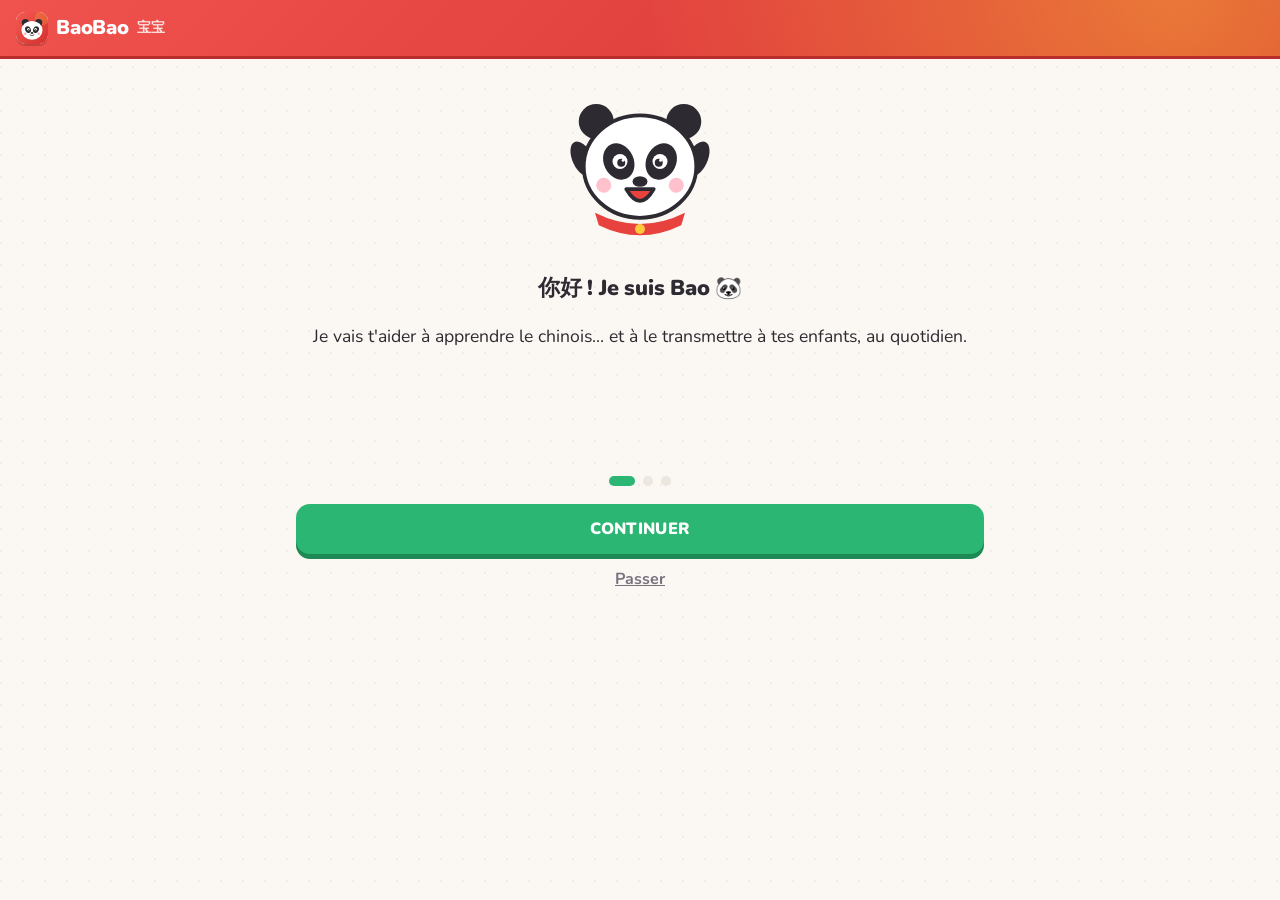
==== commit d588e5c4: "Nouveau nom et logo : BaoBao 宝宝 · Le chinois en famille - Logo : Bao le panda sur fond rouge, icônes" ====
--- a/index.html
+++ b/index.html
@@ -3,19 +3,21 @@
 <head>
   <meta charset="utf-8">
   <meta name="viewport" content="width=device-width, initial-scale=1, viewport-fit=cover">
-  <title>Mandarin en famille</title>
-  <meta name="description" content="Apprendre le chinois mandarin en famille : leçons pour les parents, phrases du quotidien, comptines et imagier pour les enfants.">
+  <title>BaoBao 宝宝 · Le chinois en famille</title>
+  <meta name="description" content="BaoBao 宝宝 : apprendre le chinois mandarin en famille : leçons pour les parents, phrases du quotidien, comptines et imagier pour les enfants.">
   <link rel="preconnect" href="https://fonts.googleapis.com">
   <link rel="preconnect" href="https://fonts.gstatic.com" crossorigin>
   <link rel="stylesheet" href="https://fonts.googleapis.com/css2?family=Nunito:wght@400;600;700;800;900&family=Noto+Sans+SC:wght@400;500&display=swap">
   <meta name="theme-color" content="#e8423f">
   <link rel="manifest" href="manifest.json">
   <link rel="icon" href="assets/icons/icon.svg" type="image/svg+xml">
+  <link rel="apple-touch-icon" href="assets/icons/apple-touch-icon.png">
+  <meta name="apple-mobile-web-app-title" content="BaoBao">
   <link rel="stylesheet" href="css/style.css">
 </head>
 <body>
   <header>
-    <h1>学中文 <span class="sous-titre" id="sous-titre">Mandarin en famille</span></h1>
+    <h1 class="marque"><img src="assets/icons/icon.svg" alt="" width="32" height="32"> BaoBao <span class="sous-titre" id="sous-titre">宝宝</span></h1>
     <div class="pastilles cache" id="pastilles">
       <span class="pastille" id="p-niveau" title="Niveau"></span>
       <span class="pastille" id="p-serie" title="Jours d'affilée"></span>
--- a/css/style.css
+++ b/css/style.css
@@ -111,6 +111,8 @@
 header h1 { margin: 0; font-size: 1.25rem; display: flex; align-items: center; gap: 6px; }
 header a { color: #fff; text-decoration: none; }
 .sous-titre { font-weight: 700; font-size: 0.85rem; opacity: 0.85; }
+.marque { display: inline-flex; align-items: center; gap: 8px; font-weight: 900; letter-spacing: -0.01em; }
+.marque img { border-radius: 9px; box-shadow: 0 2px 0 rgba(0, 0, 0, 0.18); background: #fff; }
 .profil-actif { font-weight: 800; font-size: 0.95rem; }
 .bouton-entete {
   background: rgba(255, 255, 255, 0.2);
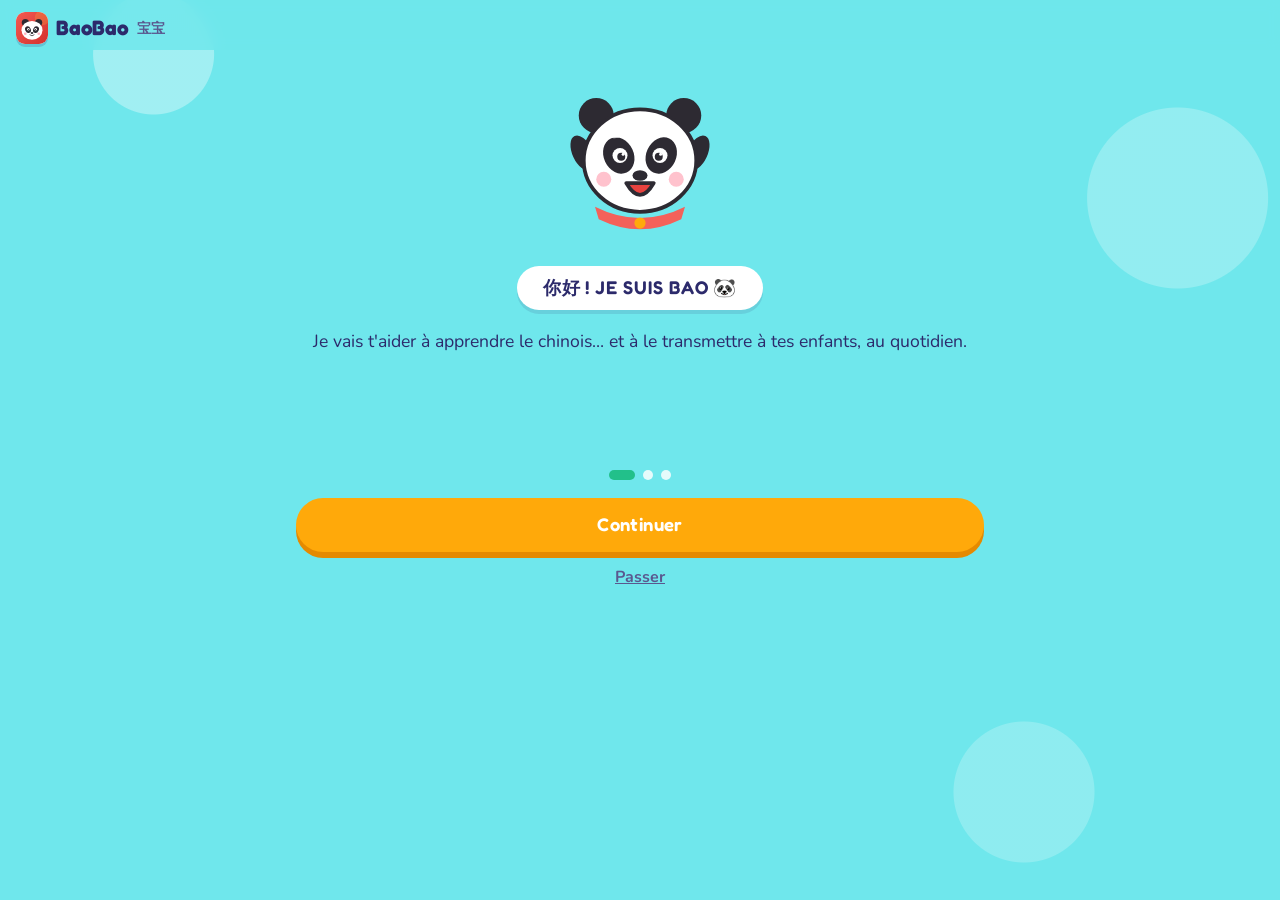
==== commit 86cf17ea: "Design immersif façon illustration flat (thème « Soleil ») - Fond turquoise, cartes pêche et orange " ====
--- a/index.html
+++ b/index.html
@@ -7,8 +7,8 @@
   <meta name="description" content="BaoBao 宝宝 : apprendre le chinois mandarin en famille : leçons pour les parents, phrases du quotidien, comptines et imagier pour les enfants.">
   <link rel="preconnect" href="https://fonts.googleapis.com">
   <link rel="preconnect" href="https://fonts.gstatic.com" crossorigin>
-  <link rel="stylesheet" href="https://fonts.googleapis.com/css2?family=Nunito:wght@400;600;700;800;900&family=Noto+Sans+SC:wght@400;500&display=swap">
-  <meta name="theme-color" content="#e8423f">
+  <link rel="stylesheet" href="https://fonts.googleapis.com/css2?family=Fredoka:wght@500;600;700&family=Nunito:wght@400;600;700;800;900&family=Noto+Sans+SC:wght@400;500&display=swap">
+  <meta name="theme-color" content="#5fe0e6">
   <link rel="manifest" href="manifest.json">
   <link rel="icon" href="assets/icons/icon.svg" type="image/svg+xml">
   <link rel="apple-touch-icon" href="assets/icons/apple-touch-icon.png">
--- a/css/style.css
+++ b/css/style.css
@@ -1091,6 +1091,333 @@
 
 .bilan-mots { justify-content: flex-start; }
 
+/* =========================================================
+   Thème « Soleil » : illustration flat et immersive
+   Fond turquoise, cartes pêche, orange solaire, bleu marine, corail.
+   Titres dans des pastilles blanches, grosse police ronde (Fredoka).
+   ========================================================= */
+:root, :root[data-theme="enfant"], :root[data-theme="bebe"] {
+  --turquoise: #6fe7ec;
+  --turquoise-fonce: #3cc9d0;
+  --turquoise-pale: #d6fbfc;
+  --menthe: #bff5e2;
+  --peche: #ffd99a;
+  --peche-clair: #ffe9c4;
+  --orange: #ffa90a;
+  --orange-fonce: #e58a00;
+  --marine: #2c2a6b;
+  --marine-doux: #5a588f;
+  --corail: #f4615a;
+  --corail-fonce: #d1453f;
+
+  --fond: var(--turquoise);
+  --carte: #ffffff;
+  --texte: var(--marine);
+  --doux: var(--marine-doux);
+  --bord: #ffffff;
+  --bord-fonce: rgba(44, 42, 107, 0.16);
+  --piste: #e6fbfb;
+  --champ: #ffffff;
+  --verrou: #e9f6f6;
+  --verrou-fonce: #b9dcdd;
+  --or: var(--orange);
+  --or-fonce: var(--orange-fonce);
+  --or-clair: var(--peche-clair);
+  --jade: #22c08a;
+  --jade-fonce: #129368;
+  --jade-clair: #d9fbe9;
+  --rouge: var(--corail);
+  --rouge-fonce: var(--corail-fonce);
+  --bandeau-ok: #d9fbe9;
+  --bandeau-ok-bord: #8fe8c2;
+  --bandeau-ok-texte: #128a5f;
+  --bandeau-ko: #ffe1de;
+  --bandeau-ko-bord: #ffb3ad;
+  --bandeau-ko-texte: #c63b35;
+  --police-titre: "Fredoka", "Nunito", system-ui, sans-serif;
+  --rayon: 28px;
+  --rayon-petit: 20px;
+}
+:root[data-theme="enfant"], :root[data-theme="bebe"] { --rayon: 32px; }
+
+body, :root[data-theme="enfant"] body, :root[data-theme="bebe"] body {
+  background-color: var(--fond);
+  background-image:
+    radial-gradient(circle at 12% 6%, rgba(255, 255, 255, 0.35) 0 60px, transparent 61px),
+    radial-gradient(circle at 92% 22%, rgba(255, 255, 255, 0.25) 0 90px, transparent 91px),
+    radial-gradient(circle at 80% 88%, rgba(255, 255, 255, 0.22) 0 70px, transparent 71px);
+  background-size: auto;
+  background-attachment: fixed;
+  color: var(--texte);
+}
+h1, h2, h3, .consigne, .bouton, .onglet, .tuile strong, .quete-texte, .infobulle, .niveau-infos h3, .toast strong, .d-fr, .fin h2 {
+  font-family: var(--police-titre);
+  font-weight: 600;
+  letter-spacing: 0.01em;
+}
+
+/* Titres de section : pastille blanche centrée, comme « MY GOALS » */
+main h2 {
+  display: table;
+  margin: 30px auto 14px;
+  padding: 8px 26px;
+  background: #fff;
+  border-radius: 999px;
+  font-size: 1.15rem;
+  text-transform: uppercase;
+  letter-spacing: 0.05em;
+  color: var(--marine);
+  box-shadow: 0 4px 0 rgba(44, 42, 107, 0.12);
+}
+main section > h2:first-child { margin-top: 4px; }
+
+/* En-tête turquoise, logo et stats en pastilles blanches */
+header {
+  background: transparent;
+  background-image: none;
+  box-shadow: none;
+  color: var(--marine);
+  padding: 12px 16px 6px;
+  position: sticky;
+  backdrop-filter: blur(6px);
+  background-color: color-mix(in srgb, var(--turquoise) 85%, transparent);
+}
+header a, .marque { color: var(--marine); }
+header h1 { font-size: 1.3rem; }
+.marque img { box-shadow: 0 3px 0 rgba(44, 42, 107, 0.18); }
+.sous-titre { color: var(--marine-doux); opacity: 1; }
+.pastille { background: #fff; color: var(--marine); box-shadow: 0 3px 0 rgba(44, 42, 107, 0.12); padding: 5px 11px; }
+.profil-actif, .bouton-entete { color: var(--marine); }
+.bouton-entete { background: #fff; border: none; box-shadow: 0 3px 0 rgba(44, 42, 107, 0.12); }
+
+/* Cartes : blanches ou pêche, sans bordure, ombre douce et franche */
+.carte, .tuile, .decouverte, .page-histoire, .flashcard, .image-imagier, .album, .classement li, .lexique li, .ligne-comptine, .carte-phrase, .note-unite, .liste-etapes li {
+  border: none;
+  box-shadow: 0 6px 0 rgba(44, 42, 107, 0.12);
+}
+.carte { background: var(--peche); }
+.carte.reglages, .carte.alerte, .carte.intro, .carte.conseil, .carte-phrase { background: #fff; }
+
+/* Tuiles d'activité : rangées horizontales illustrées (« Drink Water ») */
+.grille { grid-template-columns: 1fr; gap: 14px; }
+.tuile {
+  display: grid;
+  grid-template-columns: 1fr auto;
+  grid-template-areas: "titre image" "texte image";
+  align-items: center;
+  text-align: left;
+  padding: 18px 20px;
+  min-height: 104px;
+  background: var(--peche);
+  overflow: hidden;
+  position: relative;
+}
+.tuile br { display: none; }
+.tuile .grand {
+  grid-area: image;
+  font-size: 3.6rem;
+  line-height: 1;
+  filter: drop-shadow(0 6px 0 rgba(44, 42, 107, 0.12));
+  transform: rotate(-6deg);
+}
+.tuile strong { grid-area: titre; font-size: 1.35rem; color: var(--marine); }
+.tuile small { grid-area: texte; color: var(--marine-doux); font-weight: 800; font-size: 0.95rem; }
+.tuile::after {
+  content: "";
+  position: absolute;
+  right: -30px;
+  bottom: -40px;
+  width: 150px;
+  height: 120px;
+  border-radius: 50%;
+  background: rgba(255, 255, 255, 0.28);
+  pointer-events: none;
+}
+.tuile:nth-child(3n+2) { background: #ffe3a8; }
+.tuile:nth-child(3n) { background: #ffcf86; }
+.tuile-vedette { background: var(--orange) !important; }
+.tuile-vedette strong { color: #fff; }
+.tuile-vedette small { color: var(--marine); text-shadow: none; }
+.tuile.active { background: var(--turquoise-pale); box-shadow: 0 6px 0 var(--turquoise-fonce); }
+.tuile.verrouille { filter: grayscale(0.6); }
+/* Les choix de profils et de thèmes restent en grille de cartes */
+#profils, #themes, #routines, #comptines, #histoires { grid-template-columns: repeat(auto-fill, minmax(150px, 1fr)); }
+
+/* Boutons : orange solaire, corail pour l'action principale des leçons */
+.bouton { background: var(--orange); box-shadow: 0 6px 0 var(--orange-fonce); color: #fff; border-radius: 999px; text-transform: none; font-size: 1.15rem; letter-spacing: 0.02em; }
+.bouton:active:not(:disabled) { box-shadow: 0 2px 0 var(--orange-fonce); }
+.bouton.secondaire { background: #fff; color: var(--marine); border: none; box-shadow: 0 5px 0 rgba(44, 42, 107, 0.14); }
+.bouton-son { background: var(--corail); box-shadow: 0 5px 0 var(--corail-fonce); border-radius: 50%; }
+.bouton-son.lent { background: var(--orange); box-shadow: 0 5px 0 var(--orange-fonce); }
+.bouton-rond { background: var(--orange); box-shadow: 0 6px 0 var(--orange-fonce); }
+
+/* Pastilles segmentées (Year / Month / Today) : filtres et onglets */
+.filtres { justify-content: center; background: transparent; }
+.filtre { background: #fff; border: none; color: var(--marine); box-shadow: 0 3px 0 rgba(44, 42, 107, 0.12); font-family: var(--police-titre); font-weight: 600; font-size: 1rem; }
+.filtre.actif { background: var(--corail); color: #fff; box-shadow: 0 3px 0 var(--corail-fonce); }
+
+.onglets {
+  left: 12px;
+  right: 12px;
+  bottom: calc(10px + env(safe-area-inset-bottom));
+  border: none;
+  border-radius: 999px;
+  padding: 6px;
+  box-shadow: 0 6px 0 rgba(44, 42, 107, 0.15), 0 10px 30px rgba(44, 42, 107, 0.12);
+}
+.onglet { border-radius: 999px; color: var(--marine); font-size: 0.78rem; }
+.onglet.actif { background: var(--corail); border-color: transparent; color: #fff; }
+.onglet span { filter: none; opacity: 1; font-size: 1.4rem; }
+
+/* Barres : épaisses, corail, comme « Total Tasks » */
+.barre { height: 18px; background: #fff; box-shadow: inset 0 0 0 2px rgba(44, 42, 107, 0.06); }
+.barre > span { background: var(--corail); }
+.lecon-haut .barre > span { background: var(--orange); }
+.quete.faite .barre > span { background: var(--jade); }
+
+/* Accueil : héros avec Bao en grand et bulle blanche */
+.salut { align-items: flex-end; }
+#onglet-apprendre > .salut, #ecran-profils > .salut {
+  position: relative;
+  background: var(--orange);
+  border-radius: var(--rayon);
+  padding: 16px 16px 0;
+  min-height: 170px;
+  overflow: hidden;
+  box-shadow: 0 6px 0 var(--orange-fonce);
+}
+#onglet-apprendre > .salut::before, #ecran-profils > .salut::before {
+  /* rayons de soleil derrière Bao */
+  content: "";
+  position: absolute;
+  left: -40px;
+  bottom: -90px;
+  width: 260px;
+  height: 260px;
+  border-radius: 50%;
+  background: repeating-conic-gradient(rgba(255, 255, 255, 0.22) 0 12deg, transparent 12deg 30deg);
+}
+#onglet-apprendre > .salut .avatar-mascotte, #ecran-profils > .salut .avatar-mascotte { width: 140px; height: 146px; position: relative; margin-bottom: -6px; }
+.salut .bulle { align-self: center; border: none; border-radius: 24px; font-family: var(--police-titre); font-weight: 600; font-size: 1.1rem; color: var(--marine); box-shadow: 0 4px 0 rgba(44, 42, 107, 0.12); }
+.bulle { border: none; box-shadow: 0 4px 0 rgba(44, 42, 107, 0.12); }
+.bulle::before { border: none; }
+
+/* Objectif du jour */
+.anneau .fond-anneau { stroke: #fff; }
+.anneau .plein { stroke: var(--corail); }
+.anneau-centre { color: var(--marine); }
+
+/* Quêtes : verres qui se remplissent (« 80 % ») */
+.quetes { grid-template-columns: repeat(3, 1fr); gap: 10px; }
+.quete { display: flex; flex-direction: column; align-items: stretch; border-radius: 22px; overflow: hidden; background: var(--turquoise-pale); box-shadow: 0 5px 0 rgba(44, 42, 107, 0.12); }
+.quete-titre { display: flex; flex-direction: column; align-items: center; gap: 2px; padding: 10px 6px 8px; text-align: center; min-height: 92px; }
+.quete-emoji { font-size: 1.5rem; }
+.quete-texte { font-size: 0.86rem; line-height: 1.2; color: var(--marine); }
+.quete-verre { position: relative; width: 100%; height: 76px; background: #fff; display: grid; place-items: center; overflow: hidden; }
+.quete-liquide {
+  position: absolute;
+  left: 0;
+  right: 0;
+  bottom: 0;
+  background: var(--orange);
+  transition: height 0.8s cubic-bezier(.2, .8, .3, 1);
+}
+.quete-liquide::before {
+  /* petite vague à la surface */
+  content: "";
+  position: absolute;
+  left: 0;
+  right: 0;
+  top: -6px;
+  height: 12px;
+  background: radial-gradient(circle at 10px -2px, transparent 8px, var(--orange) 9px) 0 0 / 20px 12px repeat-x;
+}
+.quete.faite .quete-liquide { background: var(--jade); }
+.quete.faite .quete-liquide::before { background-image: radial-gradient(circle at 10px -2px, transparent 8px, var(--jade) 9px); }
+.quete-compte { position: relative; font-family: var(--police-titre); font-size: 1.5rem; color: var(--marine); text-shadow: 0 2px 0 rgba(255, 255, 255, 0.8); }
+.quete.faite .quete-compte { color: #fff; text-shadow: 0 2px 0 rgba(18, 147, 104, 0.6); }
+.coffre { border: none; background: #fff; box-shadow: 0 5px 0 rgba(44, 42, 107, 0.12); }
+
+.revision { background: #fff; box-shadow: 0 6px 0 rgba(44, 42, 107, 0.12); border: none; }
+.phrase-jour { background: #fff; border: none; box-shadow: 0 6px 0 rgba(44, 42, 107, 0.12); }
+.phrase-jour .etiquette { color: var(--corail); }
+.niveau-carte { background: var(--peche); border: none; }
+.niveau-infos .hanzi-niveau { color: var(--corail); }
+.bebe-intro { background: #fff; border: none; }
+
+/* Parcours */
+.titre-etape {
+  display: table;
+  margin: 34px auto 8px;
+  padding: 8px 22px;
+  background: #fff;
+  border-radius: 999px;
+  color: var(--marine);
+  font-family: var(--police-titre);
+  box-shadow: 0 4px 0 rgba(44, 42, 107, 0.12);
+}
+.titre-etape::before, .titre-etape::after { display: none; }
+.unite-entete { box-shadow: 0 6px 0 rgba(44, 42, 107, 0.18); border-radius: var(--rayon); }
+.unite-entete h3 { font-family: var(--police-titre); font-size: 1.5rem; }
+.unite-entete::after { background: radial-gradient(circle at 60% 40%, rgba(255, 255, 255, 0.25) 0 50px, transparent 51px); }
+.noeud .rond { width: 82px; height: 76px; box-shadow: 0 8px 0 color-mix(in srgb, var(--couleur) 70%, #2c2a6b); border: 4px solid #fff; }
+.noeud.fait .rond { background: var(--orange); color: #fff; box-shadow: 0 8px 0 var(--orange-fonce); }
+.noeud.verrou .rond { background: #e9f6f6; color: #8fb9bb; box-shadow: 0 8px 0 #b9dcdd; }
+.noeud-titre { color: var(--marine); background: rgba(255, 255, 255, 0.7); padding: 1px 10px; border-radius: 99px; }
+.infobulle { border: none; color: var(--corail); box-shadow: 0 4px 0 rgba(44, 42, 107, 0.12); }
+.note-unite { background: #fff; }
+.note-unite summary { color: var(--marine); }
+
+/* Leçons */
+.consigne { color: var(--marine); font-size: 1.45rem; }
+.etiquette { color: var(--corail); }
+.choix button, .paires button, .morceau {
+  border: none;
+  background: #fff;
+  color: var(--marine);
+  box-shadow: 0 6px 0 rgba(44, 42, 107, 0.14);
+  border-radius: 24px;
+}
+.choix button.choisi, .paires button.choisi { background: var(--turquoise-pale); box-shadow: 0 6px 0 var(--turquoise-fonce); }
+.choix button.bon, .paires button.bon { background: var(--jade-clair); box-shadow: 0 6px 0 var(--jade); }
+.choix button.faux, .paires button.faux { background: #ffe1de; box-shadow: 0 6px 0 var(--corail); }
+.decouverte { background: var(--peche); }
+.d-hanzi, .q-hanzi { color: var(--marine); }
+.bandeau { border: none; border-radius: 28px 28px 0 0; box-shadow: 0 -6px 20px rgba(44, 42, 107, 0.12); }
+.bandeau.ok #continuer { background: var(--jade); box-shadow: 0 6px 0 var(--jade-fonce); }
+.bandeau.ko #continuer { background: var(--corail); box-shadow: 0 6px 0 var(--corail-fonce); }
+.fermer { color: var(--marine); }
+.tuile-fin small { font-family: var(--police-titre); }
+.tuile-fin { background: #fff; }
+
+/* Badges et autocollants */
+.badge.obtenu .badge-medaille { background: var(--orange); box-shadow: 0 5px 0 var(--orange-fonce); }
+.badge-medaille { border-radius: 24px; }
+.album { background: var(--peche); }
+
+/* Divers */
+.petit { color: var(--marine-doux); }
+.toast { border: none; box-shadow: 0 6px 0 var(--orange), 0 10px 30px rgba(44, 42, 107, 0.2); }
+.lexique li { background: #fff; }
+.jauge i.plein { background: var(--jade); }
+.jauge i { background: var(--turquoise-pale); }
+.coffre .bouton { background: var(--corail); box-shadow: 0 5px 0 var(--corail-fonce); color: #fff; }
+.page-histoire, .flashcard, .image-imagier { background: var(--peche); }
+.ligne-comptine.en-cours { background: var(--peche); box-shadow: 0 4px 0 var(--orange); }
+.choix-mode label { border: none; background: #fff; box-shadow: 0 4px 0 rgba(44, 42, 107, 0.12); }
+.choix-mode label:has(input:checked) { background: var(--turquoise-pale); box-shadow: 0 4px 0 var(--turquoise-fonce); }
+.ajout input { border: none; box-shadow: inset 0 0 0 2px rgba(44, 42, 107, 0.1); }
+
+/* Mode sombre : nuit étoilée, mêmes couleurs vives */
+:root[data-sombre="oui"][data-theme="adulte"] { --fond: #1d1b4a; --carte: #2a2766; --texte: #f3f1ff; --doux: #b9b6e6; --marine: #f3f1ff; --marine-doux: #b9b6e6; --peche: #3a3680; --peche-clair: #3a3680; --turquoise-pale: #2f2c72; --piste: #3a3680; }
+@media (prefers-color-scheme: dark) {
+  :root[data-sombre="auto"][data-theme="adulte"] { --fond: #1d1b4a; --carte: #2a2766; --texte: #f3f1ff; --doux: #b9b6e6; --marine: #f3f1ff; --marine-doux: #b9b6e6; --peche: #3a3680; --peche-clair: #3a3680; --turquoise-pale: #2f2c72; --piste: #3a3680; }
+}
+:root[data-sombre="oui"][data-theme="adulte"] :is(.pastille, .bouton-entete, main h2, .titre-etape, .filtre:not(.actif), .bouton.secondaire, .choix button, .paires button, .morceau, .salut .bulle, .bulle, .infobulle, .quete-verre, .onglets) { background: var(--carte); }
+@media (prefers-color-scheme: dark) {
+  :root[data-sombre="auto"][data-theme="adulte"] :is(.pastille, .bouton-entete, main h2, .titre-etape, .filtre:not(.actif), .bouton.secondaire, .choix button, .paires button, .morceau, .salut .bulle, .bulle, .infobulle, .quete-verre, .onglets) { background: var(--carte); }
+}
+
 @media (prefers-reduced-motion: reduce) {
   *, *::before, *::after { animation: none !important; transition: none !important; }
 }
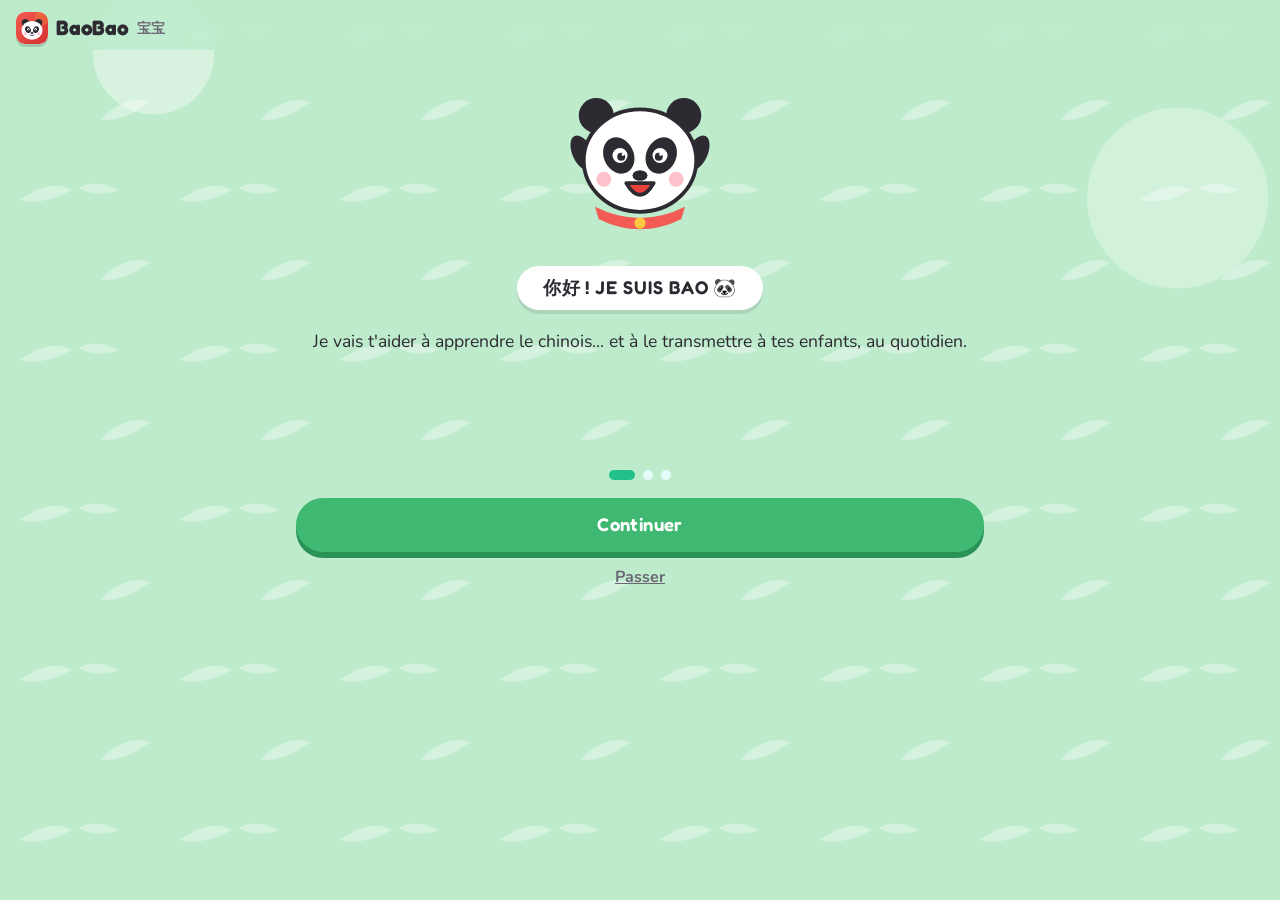
==== commit 581de4c0: "Thème « Forêt de bambous » aux couleurs de Bao - Fond menthe avec feuilles de bambou, cartes crème, " ====
--- a/index.html
+++ b/index.html
@@ -8,7 +8,7 @@
   <link rel="preconnect" href="https://fonts.googleapis.com">
   <link rel="preconnect" href="https://fonts.gstatic.com" crossorigin>
   <link rel="stylesheet" href="https://fonts.googleapis.com/css2?family=Fredoka:wght@500;600;700&family=Nunito:wght@400;600;700;800;900&family=Noto+Sans+SC:wght@400;500&display=swap">
-  <meta name="theme-color" content="#5fe0e6">
+  <meta name="theme-color" content="#bdebcc">
   <link rel="manifest" href="manifest.json">
   <link rel="icon" href="assets/icons/icon.svg" type="image/svg+xml">
   <link rel="apple-touch-icon" href="assets/icons/apple-touch-icon.png">
--- a/css/style.css
+++ b/css/style.css
@@ -1092,30 +1092,34 @@
 .bilan-mots { justify-content: flex-start; }
 
 /* =========================================================
-   Thème « Soleil » : illustration flat et immersive
-   Fond turquoise, cartes pêche, orange solaire, bleu marine, corail.
-   Titres dans des pastilles blanches, grosse police ronde (Fredoka).
+   Thème « Forêt de bambous » : l'univers de Bao, flat et immersif
+   Vert menthe et bambou, cartes crème, noir panda, rouge de l'écharpe,
+   rose des joues. Titres dans des pastilles blanches, police ronde Fredoka.
+   (Les noms de variables --turquoise, --peche, --orange… datent du premier
+   essai de ce style : ils désignent maintenant le fond, les cartes et le vert.)
    ========================================================= */
 :root, :root[data-theme="enfant"], :root[data-theme="bebe"] {
-  --turquoise: #6fe7ec;
-  --turquoise-fonce: #3cc9d0;
-  --turquoise-pale: #d6fbfc;
-  --menthe: #bff5e2;
-  --peche: #ffd99a;
-  --peche-clair: #ffe9c4;
-  --orange: #ffa90a;
-  --orange-fonce: #e58a00;
-  --marine: #2c2a6b;
-  --marine-doux: #5a588f;
-  --corail: #f4615a;
-  --corail-fonce: #d1453f;
+  --turquoise: #bdebcc;        /* fond : menthe de la forêt */
+  --turquoise-fonce: #7fd3a1;
+  --turquoise-pale: #eafaef;
+  --menthe: #d9f5e3;
+  --peche: #fff4de;            /* cartes : crème */
+  --peche-clair: #fffaf0;
+  --orange: #3fb871;           /* vert bambou : boutons, progression */
+  --orange-fonce: #2a9157;
+  --marine: #2d2a32;           /* noir panda */
+  --marine-doux: #6b6573;
+  --corail: #f25c54;           /* rouge de l'écharpe de Bao */
+  --corail-fonce: #cf423b;
+  --rose: #ffd3dc;             /* rose des joues */
+  --soleil: #ffc83d;
 
   --fond: var(--turquoise);
   --carte: #ffffff;
   --texte: var(--marine);
   --doux: var(--marine-doux);
   --bord: #ffffff;
-  --bord-fonce: rgba(44, 42, 107, 0.16);
+  --bord-fonce: rgba(45, 42, 50, 0.16);
   --piste: #e6fbfb;
   --champ: #ffffff;
   --verrou: #e9f6f6;
@@ -1143,10 +1147,10 @@
 body, :root[data-theme="enfant"] body, :root[data-theme="bebe"] body {
   background-color: var(--fond);
   background-image:
-    radial-gradient(circle at 12% 6%, rgba(255, 255, 255, 0.35) 0 60px, transparent 61px),
-    radial-gradient(circle at 92% 22%, rgba(255, 255, 255, 0.25) 0 90px, transparent 91px),
-    radial-gradient(circle at 80% 88%, rgba(255, 255, 255, 0.22) 0 70px, transparent 71px);
-  background-size: auto;
+    url("data:image/svg+xml,%3Csvg xmlns='http://www.w3.org/2000/svg' width='160' height='160' viewBox='0 0 160 160'%3E%3Cg fill='%23ffffff' opacity='.35'%3E%3Cpath d='M20 40 q30 -22 52 -10 q-30 16 -52 10z'/%3E%3Cpath d='M100 120 q26 -26 50 -18 q-26 20 -50 18z'/%3E%3Cpath d='M118 30 q-24 -12 -40 -2 q22 10 40 2z'/%3E%3C/g%3E%3C/svg%3E"),
+    radial-gradient(circle at 12% 6%, rgba(255, 255, 255, 0.4) 0 60px, transparent 61px),
+    radial-gradient(circle at 92% 22%, rgba(255, 255, 255, 0.3) 0 90px, transparent 91px);
+  background-size: 160px 160px, auto, auto;
   background-attachment: fixed;
   color: var(--texte);
 }
@@ -1167,7 +1171,7 @@
   text-transform: uppercase;
   letter-spacing: 0.05em;
   color: var(--marine);
-  box-shadow: 0 4px 0 rgba(44, 42, 107, 0.12);
+  box-shadow: 0 4px 0 rgba(45, 42, 50, 0.12);
 }
 main section > h2:first-child { margin-top: 4px; }
 
@@ -1184,16 +1188,16 @@
 }
 header a, .marque { color: var(--marine); }
 header h1 { font-size: 1.3rem; }
-.marque img { box-shadow: 0 3px 0 rgba(44, 42, 107, 0.18); }
+.marque img { box-shadow: 0 3px 0 rgba(45, 42, 50, 0.18); }
 .sous-titre { color: var(--marine-doux); opacity: 1; }
-.pastille { background: #fff; color: var(--marine); box-shadow: 0 3px 0 rgba(44, 42, 107, 0.12); padding: 5px 11px; }
+.pastille { background: #fff; color: var(--marine); box-shadow: 0 3px 0 rgba(45, 42, 50, 0.12); padding: 5px 11px; }
 .profil-actif, .bouton-entete { color: var(--marine); }
-.bouton-entete { background: #fff; border: none; box-shadow: 0 3px 0 rgba(44, 42, 107, 0.12); }
+.bouton-entete { background: #fff; border: none; box-shadow: 0 3px 0 rgba(45, 42, 50, 0.12); }
 
 /* Cartes : blanches ou pêche, sans bordure, ombre douce et franche */
 .carte, .tuile, .decouverte, .page-histoire, .flashcard, .image-imagier, .album, .classement li, .lexique li, .ligne-comptine, .carte-phrase, .note-unite, .liste-etapes li {
   border: none;
-  box-shadow: 0 6px 0 rgba(44, 42, 107, 0.12);
+  box-shadow: 0 6px 0 rgba(45, 42, 50, 0.12);
 }
 .carte { background: var(--peche); }
 .carte.reglages, .carte.alerte, .carte.intro, .carte.conseil, .carte-phrase { background: #fff; }
@@ -1217,7 +1221,7 @@
   grid-area: image;
   font-size: 3.6rem;
   line-height: 1;
-  filter: drop-shadow(0 6px 0 rgba(44, 42, 107, 0.12));
+  filter: drop-shadow(0 6px 0 rgba(45, 42, 50, 0.12));
   transform: rotate(-6deg);
 }
 .tuile strong { grid-area: titre; font-size: 1.35rem; color: var(--marine); }
@@ -1233,8 +1237,8 @@
   background: rgba(255, 255, 255, 0.28);
   pointer-events: none;
 }
-.tuile:nth-child(3n+2) { background: #ffe3a8; }
-.tuile:nth-child(3n) { background: #ffcf86; }
+.tuile:nth-child(3n+2) { background: var(--menthe); }
+.tuile:nth-child(3n) { background: var(--rose); }
 .tuile-vedette { background: var(--orange) !important; }
 .tuile-vedette strong { color: #fff; }
 .tuile-vedette small { color: var(--marine); text-shadow: none; }
@@ -1246,14 +1250,14 @@
 /* Boutons : orange solaire, corail pour l'action principale des leçons */
 .bouton { background: var(--orange); box-shadow: 0 6px 0 var(--orange-fonce); color: #fff; border-radius: 999px; text-transform: none; font-size: 1.15rem; letter-spacing: 0.02em; }
 .bouton:active:not(:disabled) { box-shadow: 0 2px 0 var(--orange-fonce); }
-.bouton.secondaire { background: #fff; color: var(--marine); border: none; box-shadow: 0 5px 0 rgba(44, 42, 107, 0.14); }
+.bouton.secondaire { background: #fff; color: var(--marine); border: none; box-shadow: 0 5px 0 rgba(45, 42, 50, 0.14); }
 .bouton-son { background: var(--corail); box-shadow: 0 5px 0 var(--corail-fonce); border-radius: 50%; }
 .bouton-son.lent { background: var(--orange); box-shadow: 0 5px 0 var(--orange-fonce); }
 .bouton-rond { background: var(--orange); box-shadow: 0 6px 0 var(--orange-fonce); }
 
 /* Pastilles segmentées (Year / Month / Today) : filtres et onglets */
 .filtres { justify-content: center; background: transparent; }
-.filtre { background: #fff; border: none; color: var(--marine); box-shadow: 0 3px 0 rgba(44, 42, 107, 0.12); font-family: var(--police-titre); font-weight: 600; font-size: 1rem; }
+.filtre { background: #fff; border: none; color: var(--marine); box-shadow: 0 3px 0 rgba(45, 42, 50, 0.12); font-family: var(--police-titre); font-weight: 600; font-size: 1rem; }
 .filtre.actif { background: var(--corail); color: #fff; box-shadow: 0 3px 0 var(--corail-fonce); }
 
 .onglets {
@@ -1263,14 +1267,14 @@
   border: none;
   border-radius: 999px;
   padding: 6px;
-  box-shadow: 0 6px 0 rgba(44, 42, 107, 0.15), 0 10px 30px rgba(44, 42, 107, 0.12);
+  box-shadow: 0 6px 0 rgba(45, 42, 50, 0.15), 0 10px 30px rgba(45, 42, 50, 0.12);
 }
 .onglet { border-radius: 999px; color: var(--marine); font-size: 0.78rem; }
 .onglet.actif { background: var(--corail); border-color: transparent; color: #fff; }
 .onglet span { filter: none; opacity: 1; font-size: 1.4rem; }
 
 /* Barres : épaisses, corail, comme « Total Tasks » */
-.barre { height: 18px; background: #fff; box-shadow: inset 0 0 0 2px rgba(44, 42, 107, 0.06); }
+.barre { height: 18px; background: #fff; box-shadow: inset 0 0 0 2px rgba(45, 42, 50, 0.06); }
 .barre > span { background: var(--corail); }
 .lecon-haut .barre > span { background: var(--orange); }
 .quete.faite .barre > span { background: var(--jade); }
@@ -1287,19 +1291,17 @@
   box-shadow: 0 6px 0 var(--orange-fonce);
 }
 #onglet-apprendre > .salut::before, #ecran-profils > .salut::before {
-  /* rayons de soleil derrière Bao */
+  /* soleil doux et bambous derrière Bao */
   content: "";
   position: absolute;
-  left: -40px;
-  bottom: -90px;
-  width: 260px;
-  height: 260px;
-  border-radius: 50%;
-  background: repeating-conic-gradient(rgba(255, 255, 255, 0.22) 0 12deg, transparent 12deg 30deg);
+  inset: 0;
+  background:
+    url("data:image/svg+xml,%3Csvg xmlns='http://www.w3.org/2000/svg' viewBox='0 0 140 200'%3E%3Cg fill='%23ffffff' opacity='.3'%3E%3Crect x='72' y='0' width='13' height='200' rx='6'/%3E%3Crect x='69' y='62' width='19' height='5' rx='2.5'/%3E%3Crect x='69' y='134' width='19' height='5' rx='2.5'/%3E%3Crect x='104' y='24' width='11' height='176' rx='5'/%3E%3Crect x='101' y='96' width='17' height='5' rx='2.5'/%3E%3Cpath d='M85 60 q24 -16 38 -7 q-22 12 -38 7z'/%3E%3Cpath d='M72 132 q-26 -12 -38 0 q24 9 38 0z'/%3E%3Cpath d='M115 94 q16 -18 28 -13 q-16 15 -28 13z'/%3E%3C/g%3E%3C/svg%3E") right -10px bottom 0 / auto 100% no-repeat,
+    radial-gradient(circle at 18% 30%, rgba(255, 200, 61, 0.55) 0 54px, rgba(255, 200, 61, 0.18) 55px 84px, transparent 85px);
 }
 #onglet-apprendre > .salut .avatar-mascotte, #ecran-profils > .salut .avatar-mascotte { width: 140px; height: 146px; position: relative; margin-bottom: -6px; }
-.salut .bulle { align-self: center; border: none; border-radius: 24px; font-family: var(--police-titre); font-weight: 600; font-size: 1.1rem; color: var(--marine); box-shadow: 0 4px 0 rgba(44, 42, 107, 0.12); }
-.bulle { border: none; box-shadow: 0 4px 0 rgba(44, 42, 107, 0.12); }
+.salut .bulle { align-self: center; border: none; border-radius: 24px; font-family: var(--police-titre); font-weight: 600; font-size: 1.1rem; color: var(--marine); box-shadow: 0 4px 0 rgba(45, 42, 50, 0.12); }
+.bulle { border: none; box-shadow: 0 4px 0 rgba(45, 42, 50, 0.12); }
 .bulle::before { border: none; }
 
 /* Objectif du jour */
@@ -1309,7 +1311,7 @@
 
 /* Quêtes : verres qui se remplissent (« 80 % ») */
 .quetes { grid-template-columns: repeat(3, 1fr); gap: 10px; }
-.quete { display: flex; flex-direction: column; align-items: stretch; border-radius: 22px; overflow: hidden; background: var(--turquoise-pale); box-shadow: 0 5px 0 rgba(44, 42, 107, 0.12); }
+.quete { display: flex; flex-direction: column; align-items: stretch; border-radius: 22px; overflow: hidden; background: var(--turquoise-pale); box-shadow: 0 5px 0 rgba(45, 42, 50, 0.12); }
 .quete-titre { display: flex; flex-direction: column; align-items: center; gap: 2px; padding: 10px 6px 8px; text-align: center; min-height: 92px; }
 .quete-emoji { font-size: 1.5rem; }
 .quete-texte { font-size: 0.86rem; line-height: 1.2; color: var(--marine); }
@@ -1332,16 +1334,19 @@
   height: 12px;
   background: radial-gradient(circle at 10px -2px, transparent 8px, var(--orange) 9px) 0 0 / 20px 12px repeat-x;
 }
-.quete.faite .quete-liquide { background: var(--jade); }
-.quete.faite .quete-liquide::before { background-image: radial-gradient(circle at 10px -2px, transparent 8px, var(--jade) 9px); }
+.quete.faite .quete-liquide { background: var(--soleil); }
+.quete.faite .quete-liquide::before { background-image: radial-gradient(circle at 10px -2px, transparent 8px, var(--soleil) 9px); }
 .quete-compte { position: relative; font-family: var(--police-titre); font-size: 1.5rem; color: var(--marine); text-shadow: 0 2px 0 rgba(255, 255, 255, 0.8); }
-.quete.faite .quete-compte { color: #fff; text-shadow: 0 2px 0 rgba(18, 147, 104, 0.6); }
-.coffre { border: none; background: #fff; box-shadow: 0 5px 0 rgba(44, 42, 107, 0.12); }
-
-.revision { background: #fff; box-shadow: 0 6px 0 rgba(44, 42, 107, 0.12); border: none; }
-.phrase-jour { background: #fff; border: none; box-shadow: 0 6px 0 rgba(44, 42, 107, 0.12); }
+.quete.faite .quete-compte { color: var(--marine); text-shadow: 0 2px 0 rgba(255, 255, 255, 0.7); }
+.coffre { border: none; background: #fff; box-shadow: 0 5px 0 rgba(45, 42, 50, 0.12); }
+
+.revision { background: #fff; box-shadow: 0 6px 0 rgba(45, 42, 50, 0.12); border: none; }
+.phrase-jour { background: #fff; border: none; box-shadow: 0 6px 0 rgba(45, 42, 50, 0.12); }
 .phrase-jour .etiquette { color: var(--corail); }
 .niveau-carte { background: var(--peche); border: none; }
+.niveau-medaille { background: radial-gradient(circle at 35% 30%, #fff3c4, var(--soleil)); }
+.anneau.complet .plein { stroke: var(--orange); }
+.lecon-haut .barre > span { background: var(--orange); }
 .niveau-infos .hanzi-niveau { color: var(--corail); }
 .bebe-intro { background: #fff; border: none; }
 
@@ -1354,17 +1359,17 @@
   border-radius: 999px;
   color: var(--marine);
   font-family: var(--police-titre);
-  box-shadow: 0 4px 0 rgba(44, 42, 107, 0.12);
+  box-shadow: 0 4px 0 rgba(45, 42, 50, 0.12);
 }
 .titre-etape::before, .titre-etape::after { display: none; }
-.unite-entete { box-shadow: 0 6px 0 rgba(44, 42, 107, 0.18); border-radius: var(--rayon); }
+.unite-entete { box-shadow: 0 6px 0 rgba(45, 42, 50, 0.18); border-radius: var(--rayon); }
 .unite-entete h3 { font-family: var(--police-titre); font-size: 1.5rem; }
 .unite-entete::after { background: radial-gradient(circle at 60% 40%, rgba(255, 255, 255, 0.25) 0 50px, transparent 51px); }
 .noeud .rond { width: 82px; height: 76px; box-shadow: 0 8px 0 color-mix(in srgb, var(--couleur) 70%, #2c2a6b); border: 4px solid #fff; }
-.noeud.fait .rond { background: var(--orange); color: #fff; box-shadow: 0 8px 0 var(--orange-fonce); }
+.noeud.fait .rond { background: var(--soleil); color: #7a5200; box-shadow: 0 8px 0 #d9a21a; }
 .noeud.verrou .rond { background: #e9f6f6; color: #8fb9bb; box-shadow: 0 8px 0 #b9dcdd; }
 .noeud-titre { color: var(--marine); background: rgba(255, 255, 255, 0.7); padding: 1px 10px; border-radius: 99px; }
-.infobulle { border: none; color: var(--corail); box-shadow: 0 4px 0 rgba(44, 42, 107, 0.12); }
+.infobulle { border: none; color: var(--corail); box-shadow: 0 4px 0 rgba(45, 42, 50, 0.12); }
 .note-unite { background: #fff; }
 .note-unite summary { color: var(--marine); }
 
@@ -1375,7 +1380,7 @@
   border: none;
   background: #fff;
   color: var(--marine);
-  box-shadow: 0 6px 0 rgba(44, 42, 107, 0.14);
+  box-shadow: 0 6px 0 rgba(45, 42, 50, 0.14);
   border-radius: 24px;
 }
 .choix button.choisi, .paires button.choisi { background: var(--turquoise-pale); box-shadow: 0 6px 0 var(--turquoise-fonce); }
@@ -1383,7 +1388,7 @@
 .choix button.faux, .paires button.faux { background: #ffe1de; box-shadow: 0 6px 0 var(--corail); }
 .decouverte { background: var(--peche); }
 .d-hanzi, .q-hanzi { color: var(--marine); }
-.bandeau { border: none; border-radius: 28px 28px 0 0; box-shadow: 0 -6px 20px rgba(44, 42, 107, 0.12); }
+.bandeau { border: none; border-radius: 28px 28px 0 0; box-shadow: 0 -6px 20px rgba(45, 42, 50, 0.12); }
 .bandeau.ok #continuer { background: var(--jade); box-shadow: 0 6px 0 var(--jade-fonce); }
 .bandeau.ko #continuer { background: var(--corail); box-shadow: 0 6px 0 var(--corail-fonce); }
 .fermer { color: var(--marine); }
@@ -1391,27 +1396,27 @@
 .tuile-fin { background: #fff; }
 
 /* Badges et autocollants */
-.badge.obtenu .badge-medaille { background: var(--orange); box-shadow: 0 5px 0 var(--orange-fonce); }
+.badge.obtenu .badge-medaille { background: var(--soleil); box-shadow: 0 5px 0 #d9a21a; }
 .badge-medaille { border-radius: 24px; }
 .album { background: var(--peche); }
 
 /* Divers */
 .petit { color: var(--marine-doux); }
-.toast { border: none; box-shadow: 0 6px 0 var(--orange), 0 10px 30px rgba(44, 42, 107, 0.2); }
+.toast { border: none; box-shadow: 0 6px 0 var(--soleil), 0 10px 30px rgba(45, 42, 50, 0.2); }
 .lexique li { background: #fff; }
 .jauge i.plein { background: var(--jade); }
 .jauge i { background: var(--turquoise-pale); }
 .coffre .bouton { background: var(--corail); box-shadow: 0 5px 0 var(--corail-fonce); color: #fff; }
 .page-histoire, .flashcard, .image-imagier { background: var(--peche); }
 .ligne-comptine.en-cours { background: var(--peche); box-shadow: 0 4px 0 var(--orange); }
-.choix-mode label { border: none; background: #fff; box-shadow: 0 4px 0 rgba(44, 42, 107, 0.12); }
+.choix-mode label { border: none; background: #fff; box-shadow: 0 4px 0 rgba(45, 42, 50, 0.12); }
 .choix-mode label:has(input:checked) { background: var(--turquoise-pale); box-shadow: 0 4px 0 var(--turquoise-fonce); }
-.ajout input { border: none; box-shadow: inset 0 0 0 2px rgba(44, 42, 107, 0.1); }
-
-/* Mode sombre : nuit étoilée, mêmes couleurs vives */
-:root[data-sombre="oui"][data-theme="adulte"] { --fond: #1d1b4a; --carte: #2a2766; --texte: #f3f1ff; --doux: #b9b6e6; --marine: #f3f1ff; --marine-doux: #b9b6e6; --peche: #3a3680; --peche-clair: #3a3680; --turquoise-pale: #2f2c72; --piste: #3a3680; }
+.ajout input { border: none; box-shadow: inset 0 0 0 2px rgba(45, 42, 50, 0.1); }
+
+/* Mode sombre : la forêt de bambous la nuit */
+:root[data-sombre="oui"][data-theme="adulte"] { --fond: #14281f; --carte: #1f3a2d; --texte: #f1f7f2; --doux: #a9c4b3; --marine: #f1f7f2; --marine-doux: #a9c4b3; --peche: #284a39; --peche-clair: #284a39; --turquoise-pale: #234334; --menthe: #234334; --rose: #4a2e36; --piste: #284a39; }
 @media (prefers-color-scheme: dark) {
-  :root[data-sombre="auto"][data-theme="adulte"] { --fond: #1d1b4a; --carte: #2a2766; --texte: #f3f1ff; --doux: #b9b6e6; --marine: #f3f1ff; --marine-doux: #b9b6e6; --peche: #3a3680; --peche-clair: #3a3680; --turquoise-pale: #2f2c72; --piste: #3a3680; }
+  :root[data-sombre="auto"][data-theme="adulte"] { --fond: #14281f; --carte: #1f3a2d; --texte: #f1f7f2; --doux: #a9c4b3; --marine: #f1f7f2; --marine-doux: #a9c4b3; --peche: #284a39; --peche-clair: #284a39; --turquoise-pale: #234334; --menthe: #234334; --rose: #4a2e36; --piste: #284a39; }
 }
 :root[data-sombre="oui"][data-theme="adulte"] :is(.pastille, .bouton-entete, main h2, .titre-etape, .filtre:not(.actif), .bouton.secondaire, .choix button, .paires button, .morceau, .salut .bulle, .bulle, .infobulle, .quete-verre, .onglets) { background: var(--carte); }
 @media (prefers-color-scheme: dark) {
